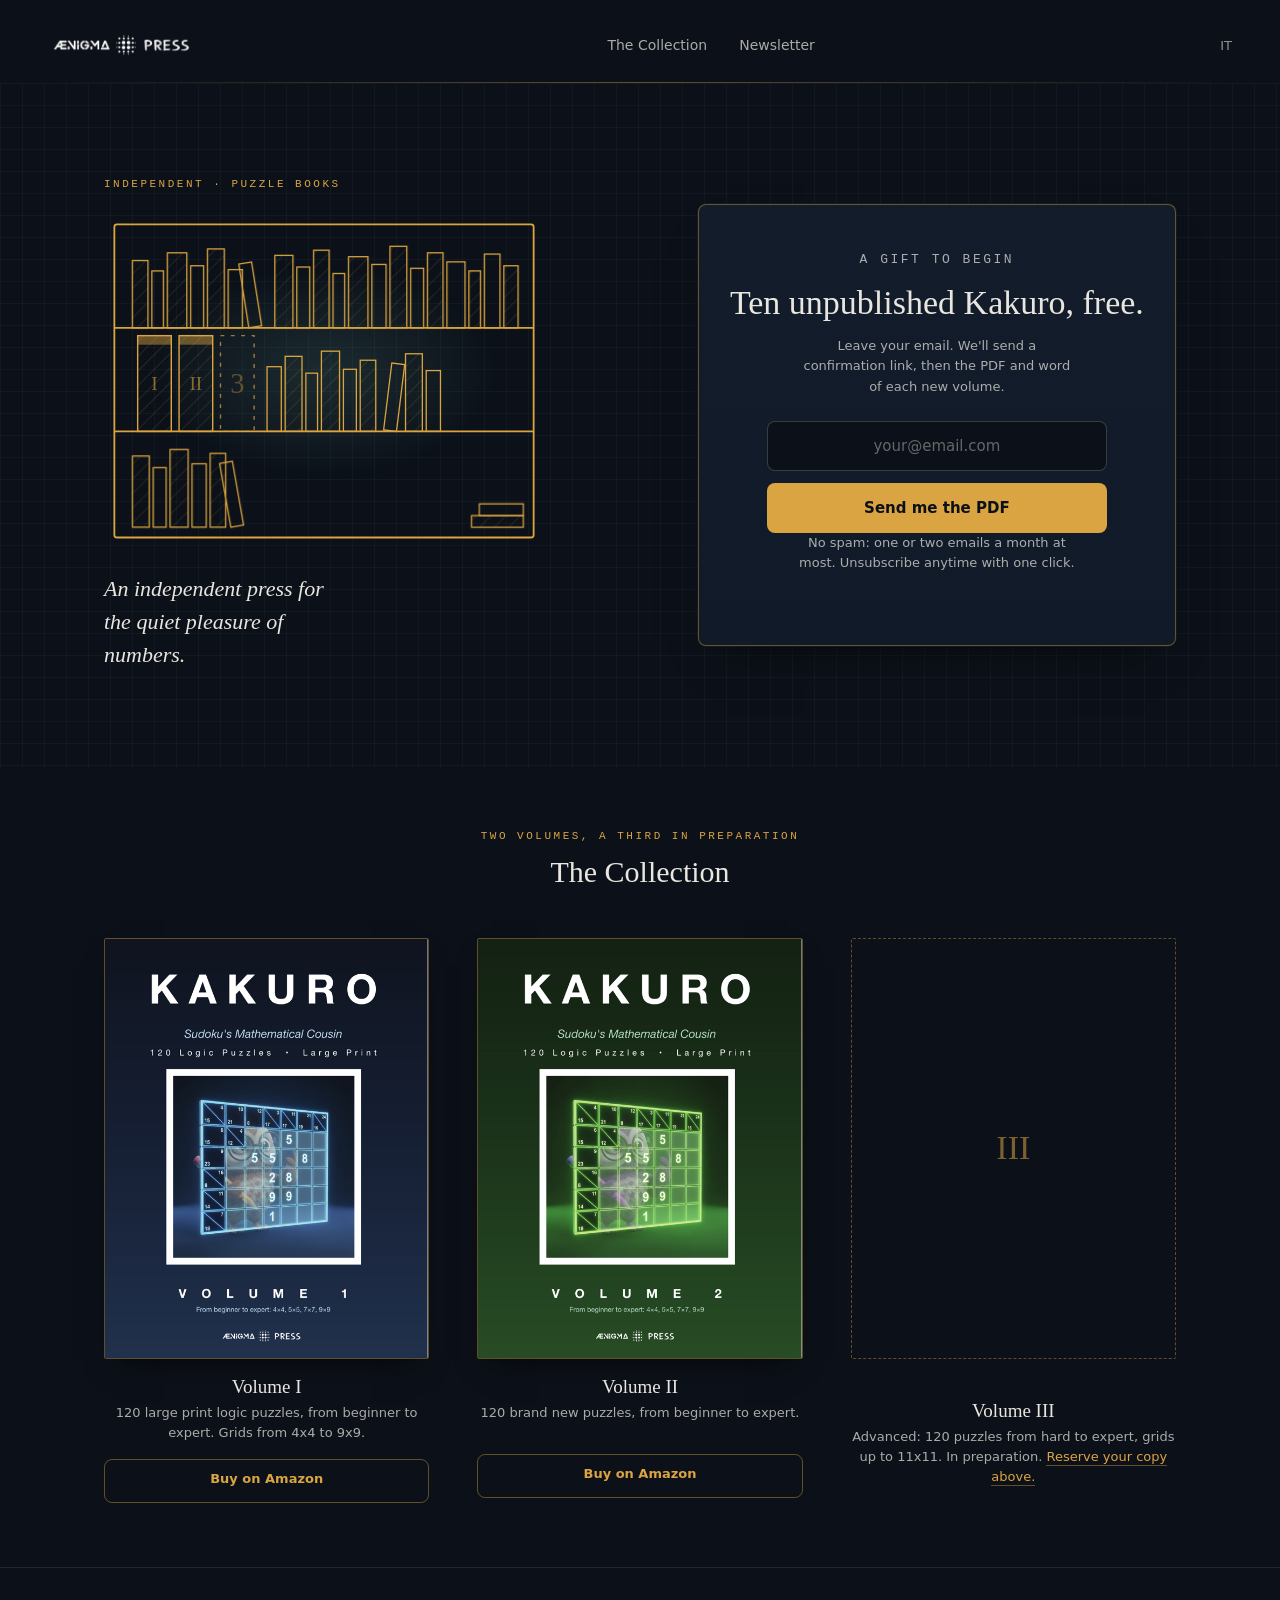
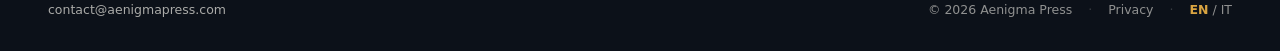
==== index.html @ 3795a462 "design: Galleria layout, self-building wireframe bookcase hero, EN+IT Co-Authored-By: Claude Fable 5" ====
<!DOCTYPE html>
<html lang="en">
<head>
<meta charset="UTF-8">
<meta name="viewport" content="width=device-width, initial-scale=1">
<title>Aenigma Press | Kakuro Logic Puzzle Books</title>
<meta name="description" content="Independent publisher of Kakuro puzzle books. Large print grids, verified single solutions. Get 10 exclusive puzzles free when you join the newsletter.">
<link rel="icon" href="data:image/svg+xml,%3Csvg xmlns='http://www.w3.org/2000/svg' viewBox='0 0 100 100'%3E%3Crect width='100' height='100' rx='18' fill='%230d1420'/%3E%3Ctext x='50' y='68' font-size='58' text-anchor='middle'%3E%F0%9F%A7%A9%3C/text%3E%3C/svg%3E">
<link rel="stylesheet" href="assets/style.css">
</head>
<body>

<header class="site-head" id="top">
  <a class="brand" href="#top"><img src="assets/img/logo.png" alt="Aenigma Press"></a>
  <nav class="nav" aria-label="Primary">
    <a href="#collection">The Collection</a>
    <a href="#subscribe">Newsletter</a>
  </nav>
  <a class="head-lang" href="/it/">IT</a>
</header>
<div class="head-rule"></div>

<main>
<section class="lede">
  <div class="wrap">
    <div class="hero">
      <p class="eyebrow">Independent &middot; Puzzle Books</p>
      <div class="shelf-wrap">
        <svg class="shelf" viewBox="0 0 340 258" width="100%" role="img" aria-label="A wireframe bookcase filling with books, one dashed slot waiting for Volume 3.">
          <defs>
            <pattern id="hatch" width="8" height="8" patternTransform="rotate(45)" patternUnits="userSpaceOnUse">
              <line x1="0" y1="0" x2="0" y2="8" stroke="currentColor" stroke-width="1" opacity=".22"/>
            </pattern>
          </defs>
          <rect class="frame" x="8" y="8" width="324" height="242" rx="2" fill="none" stroke="currentColor" stroke-width="1.4"/>
          <line class="plank p1" x1="8" y1="88" x2="332" y2="88" stroke="currentColor" stroke-width="1.4"/>
          <line class="plank p2" x1="8" y1="168" x2="332" y2="168" stroke="currentColor" stroke-width="1.4"/>
          <g class="row r1" stroke="currentColor" stroke-width="1">
            <rect x="22" y="36" width="12" height="52" fill="url(#hatch)"/>
            <rect x="37" y="44" width="9" height="44" fill="none"/>
            <rect x="49" y="30" width="15" height="58" fill="url(#hatch)"/>
            <rect x="67" y="40" width="10" height="48" fill="none"/>
            <rect x="80" y="27" width="13" height="61" fill="url(#hatch)"/>
            <rect x="96" y="43" width="11" height="45" fill="none"/>
            <rect x="112" y="38" width="10" height="50" fill="none" transform="rotate(-9 112 88)"/>
            <rect x="132" y="32" width="14" height="56" fill="url(#hatch)"/>
            <rect x="149" y="41" width="10" height="47" fill="none"/>
            <rect x="162" y="28" width="12" height="60" fill="url(#hatch)"/>
            <rect x="177" y="46" width="9" height="42" fill="none"/>
            <rect x="189" y="33" width="15" height="55" fill="url(#hatch)"/>
            <rect x="207" y="39" width="11" height="49" fill="none"/>
            <rect x="221" y="25" width="13" height="63" fill="url(#hatch)"/>
            <rect x="237" y="42" width="10" height="46" fill="none"/>
            <rect x="250" y="30" width="12" height="58" fill="url(#hatch)"/>
            <rect x="265" y="37" width="14" height="51" fill="none"/>
            <rect x="282" y="44" width="9" height="44" fill="url(#hatch)"/>
            <rect x="294" y="31" width="12" height="57" fill="none"/>
            <rect x="309" y="40" width="11" height="48" fill="url(#hatch)"/>
          </g>
          <g class="row r2" stroke="currentColor">
            <g stroke-width="1.1">
              <rect x="26" y="94" width="26" height="74" fill="url(#hatch)"/>
              <rect x="26" y="94" width="26" height="7" fill="currentColor" opacity=".45" stroke="none"/>
              <text x="39" y="136" text-anchor="middle" font-size="15" fill="currentColor" opacity=".6" font-family="Georgia,serif" stroke="none">I</text>
              <rect x="58" y="94" width="26" height="74" fill="url(#hatch)"/>
              <rect x="58" y="94" width="26" height="7" fill="currentColor" opacity=".45" stroke="none"/>
              <text x="71" y="136" text-anchor="middle" font-size="15" fill="currentColor" opacity=".6" font-family="Georgia,serif" stroke="none">II</text>
            </g>
            <g stroke-width="1">
              <rect x="126" y="118" width="11" height="50" fill="none"/>
              <rect x="140" y="110" width="13" height="58" fill="url(#hatch)"/>
              <rect x="156" y="123" width="9" height="45" fill="none"/>
              <rect x="168" y="106" width="14" height="62" fill="url(#hatch)"/>
              <rect x="185" y="120" width="10" height="48" fill="none"/>
              <rect x="198" y="113" width="12" height="55" fill="url(#hatch)"/>
              <rect x="216" y="116" width="10" height="52" fill="none" transform="rotate(7 226 168)"/>
              <rect x="233" y="108" width="13" height="60" fill="url(#hatch)"/>
              <rect x="249" y="121" width="11" height="47" fill="none"/>
            </g>
          </g>
          <g class="row r3" stroke="currentColor" stroke-width="1">
            <rect x="22" y="187" width="13" height="55" fill="url(#hatch)"/>
            <rect x="38" y="196" width="10" height="46" fill="none"/>
            <rect x="51" y="182" width="14" height="60" fill="url(#hatch)"/>
            <rect x="68" y="193" width="11" height="49" fill="none"/>
            <rect x="82" y="185" width="12" height="57" fill="url(#hatch)"/>
            <rect x="98" y="192" width="10" height="50" fill="none" transform="rotate(-10 98 242)"/>
            <rect x="284" y="233" width="40" height="9" fill="url(#hatch)"/>
            <rect x="290" y="224" width="34" height="9" fill="none"/>
          </g>
          <g class="slot">
            <rect x="90" y="94" width="26" height="74" fill="none" stroke="currentColor" stroke-width="1.1" stroke-dasharray="3 5" opacity=".7"/>
            <text x="103" y="138" text-anchor="middle" font-size="22" fill="currentColor" opacity=".38" font-family="Georgia,serif">3</text>
          </g>
        </svg>
      </div>
      <p class="tagline">An independent press for the quiet pleasure of numbers.</p>
    </div>

    <div class="card" id="subscribe">
      <p class="eyebrow">A gift to begin</p>
      <h2>Ten unpublished Kakuro, free.</h2>
      <p>Leave your email. We'll send a confirmation link, then the PDF and word of each new volume.</p>
      <form class="form" action="https://assets.mailerlite.com/jsonp/2497131/forms/192421754859160744/subscribe" method="post" target="_blank">
        <input class="field" type="email" name="fields[email]" required placeholder="your@email.com" aria-label="email" autocomplete="email">
        <input type="hidden" name="ml-submit" value="1">
        <input type="hidden" name="anticsrf" value="true">
        <button class="btn-primary" type="submit">Send me the PDF</button>
      </form>
      <p class="fine">No spam: one or two emails a month at most. Unsubscribe anytime with one click.</p>
    </div>
  </div>
</section>

<section class="catalogue" id="collection">
  <div class="wrap">
    <div class="cat-head">
      <p class="eyebrow">Two volumes, a third in preparation</p>
      <h2>The Collection</h2>
    </div>
    <div class="cat-grid">
      <article class="book">
        <img class="cover" src="assets/img/kakuro-vol1.png" alt="Kakuro Volume 1 cover">
        <h3>Volume I</h3>
        <p class="desc">120 large print logic puzzles, from beginner to expert. Grids from 4x4 to 9x9.</p>
        <a class="btn-ghost" href="https://www.amazon.com/dp/B0H7ZVGM59">Buy on Amazon</a>
      </article>
      <article class="book">
        <img class="cover" src="assets/img/kakuro-vol2.png" alt="Kakuro Volume 2 cover">
        <h3>Volume II</h3>
        <p class="desc">120 brand new puzzles, from beginner to expert.</p>
        <a class="btn-ghost" href="https://www.amazon.com/dp/B0H7T36LHT">Buy on Amazon</a>
      </article>
      <article class="book book--soon">
        <div class="cover--empty"><b>III</b></div>
        <div class="soon-body">
          <h3>Volume III</h3>
          <p class="soon-line">Advanced: 120 puzzles from hard to expert, grids up to 11x11. In preparation. <a href="#subscribe">Reserve your copy above.</a></p>
        </div>
      </article>
    </div>
  </div>
</section>
</main>

<footer class="site-foot">
  <a class="foot-mail" href="mailto:contact@aenigmapress.com">contact@aenigmapress.com</a>
  <div class="foot-links">
    <span>&copy; 2026 Aenigma Press</span>
    <span class="sep">&middot;</span>
    <a href="/privacy.html">Privacy</a>
    <span class="sep">&middot;</span>
    <span class="lang"><a href="/" aria-current="true">EN</a> / <a href="/it/">IT</a></span>
  </div>
</footer>

</body>
</html>
---- assets/style.css ----
/* ============================================================
   AENIGMA PRESS - design "Galleria" (lug 2026)
   ============================================================ */
:root{
  /* color */
  --bg:#0c1119;            /* night-blue ground        */
  --panel:#131c2b;         /* raised panel             */
  --panel-2:#111a28;       /* panel gradient partner   */
  --ink:#e8e6df;           /* warm ivory, primary text */
  --ink-soft:rgba(232,230,223,.72);
  --ink-mute:rgba(232,230,223,.60);
  --gold:#d9a441;          /* the single lead accent   */
  --gold-hi:#e6b658;       /* gold, hover              */
  --gold-line:rgba(217,164,65,.42);
  --gold-line-soft:rgba(217,164,65,.28);
  --glow:#7fd1c0;          /* teal, glow / texture ONLY, never text */
  --hair:rgba(232,230,223,.10);

  /* spacing scale */
  --s1:4px; --s2:8px; --s3:12px; --s4:16px; --s5:24px;
  --s6:32px; --s7:48px; --s8:64px; --s9:96px;

  /* type */
  --serif:Georgia,"Times New Roman",serif;
  --sans:system-ui,-apple-system,"Segoe UI",Roboto,sans-serif;
  --mono:ui-monospace,Menlo,"SF Mono",Consolas,monospace;
  --t-label:11px;   /* mono, letterspaced eyebrow */
  --t-micro:12.5px; /* footer / fine print        */
  --t-small:13px;   /* supporting body            */
  --t-body:15px;    /* body / inputs              */
  --t-h3:19px;      /* book title                 */
  --t-h2:24px;      /* section head (mobile)      */
  --t-h1:30px;      /* hero card head (mobile)    */
  --t-tag:17px;     /* italic serif tagline       */

  --maxw:1120px;
  --radius:8px;
}

*{box-sizing:border-box}
html{scroll-behavior:smooth}
body{
  margin:0;background:var(--bg);color:var(--ink);
  font-family:var(--sans);font-size:var(--t-body);line-height:1.55;
  -webkit-font-smoothing:antialiased;text-rendering:optimizeLegibility;
}
img{display:block;max-width:100%}
a{color:var(--gold);text-decoration:none}
a:hover{color:var(--gold-hi)}
:focus-visible{outline:2px solid var(--gold);outline-offset:3px;border-radius:2px}

.wrap{max-width:var(--maxw);margin:0 auto;padding:0 var(--s5)}

/* ---------- header ---------- */
.site-head{display:flex;align-items:center;justify-content:space-between;
  padding:var(--s5) var(--s5) var(--s4)}
.brand img{height:22px;width:auto}
.nav{display:none}
.head-lang{font:400 13px var(--sans);color:var(--ink-mute)}
.head-lang:hover{color:var(--ink)}
.head-rule{height:1px;margin:0 auto;
  background:linear-gradient(90deg,transparent,var(--gold-line),transparent)}

/* ---------- lede (hero + newsletter) ---------- */
.lede{
  position:relative;padding:var(--s6) 0 var(--s7);
  background:
    linear-gradient(rgba(127,209,192,.045) 1px,transparent 1px) 0 0/22px 22px,
    linear-gradient(90deg,rgba(127,209,192,.045) 1px,transparent 1px) 0 0/22px 22px;
}
.eyebrow{margin:0;font:400 var(--t-label)/1 var(--mono);
  letter-spacing:2.5px;color:var(--gold);text-transform:uppercase}

.hero{text-align:center}
.hero .eyebrow{margin-bottom:var(--s5)}
.shelf-wrap{position:relative;max-width:280px;margin:0 auto}
.shelf-wrap::after{content:"";position:absolute;inset:14% 8% 20% 8%;z-index:-1;
  background:radial-gradient(ellipse at center,rgba(127,209,192,.14),transparent 68%);
  filter:blur(6px)}
.tagline{margin:var(--s5) auto 0;max-width:22ch;
  font:italic 400 var(--t-tag)/1.5 var(--serif);color:var(--ink)}

/* newsletter card, primary CTA */
.card{margin-top:var(--s7);
  border:1px solid var(--gold-line);border-radius:var(--radius);
  padding:var(--s7) var(--s5);text-align:center;
  background:linear-gradient(var(--panel),var(--panel-2));
  box-shadow:0 0 0 1px rgba(127,209,192,.05),0 24px 50px -30px rgba(0,0,0,.8)}
.card .eyebrow{margin-bottom:var(--s4)}
.card h2{margin:0 0 var(--s3);font:400 var(--t-h1)/1.25 var(--serif);color:var(--ink)}
.card p{margin:0 auto var(--s5);max-width:34ch;
  font-size:var(--t-small);color:var(--ink-soft)}
.form{display:flex;flex-direction:column;gap:var(--s3);max-width:340px;margin:0 auto}
.field{width:100%;background:var(--bg);border:1px solid rgba(232,230,223,.20);
  color:var(--ink);font:400 var(--t-body) var(--sans);
  padding:14px;border-radius:var(--radius);min-height:50px;text-align:center}
.field::placeholder{color:rgba(232,230,223,.4)}
.field:focus{border-color:var(--gold);
  box-shadow:0 0 0 2px rgba(217,164,65,.55);outline:none}
.btn-primary{width:100%;background:var(--gold);color:var(--bg);border:none;
  font:600 var(--t-body) var(--sans);padding:14px;border-radius:var(--radius);
  min-height:50px;cursor:pointer;transition:background .18s,box-shadow .18s}
.btn-primary:hover{background:var(--gold-hi);
  box-shadow:0 0 22px rgba(127,209,192,.32)}
.fine{margin:var(--s4) auto 0;max-width:36ch;
  font-size:var(--t-micro);color:var(--ink-mute)}

/* ---------- catalogue ---------- */
.catalogue{padding:var(--s8) 0}
.cat-head{text-align:center;margin-bottom:var(--s7)}
.cat-head h2{margin:var(--s3) 0 0;font:400 var(--t-h2)/1.2 var(--serif)}
.cat-grid{display:grid;grid-template-columns:1fr 1fr;
  gap:var(--s6) var(--s5);align-items:start}

.book{display:flex;flex-direction:column;text-align:center}
.cover{width:100%;height:auto;aspect-ratio:8.5/11;object-fit:cover;
  border:1px solid var(--gold-line);border-radius:2px;
  box-shadow:0 14px 30px -14px rgba(0,0,0,.75)}
.book h3{margin:var(--s4) 0 var(--s1);font:400 var(--t-h3)/1.25 var(--serif);color:var(--ink)}
.book .desc{margin:0 0 var(--s4);font-size:var(--t-small);color:var(--ink-soft);
  min-height:2.7em}
.btn-ghost{display:block;text-align:center;border:1px solid var(--gold-line);
  color:var(--gold);background:transparent;font:600 var(--t-small) var(--sans);
  padding:11px;border-radius:var(--radius);min-height:44px;
  transition:background .18s,border-color .18s}
.btn-ghost:hover{background:rgba(217,164,65,.12);border-color:var(--gold);color:var(--gold-hi)}

/* Volume III, empty slot (full-width row on mobile) */
.book--soon{grid-column:1 / -1;flex-direction:row;align-items:center;
  gap:var(--s5);text-align:left;
  border-top:1px solid var(--hair);padding-top:var(--s6);margin-top:var(--s2)}
.cover--empty{width:88px;flex:none;aspect-ratio:8.5/11;
  border:1px dashed var(--gold-line);border-radius:2px;background:none;box-shadow:none;
  display:flex;align-items:center;justify-content:center}
.cover--empty b{font:400 22px/1 var(--serif);color:rgba(217,164,65,.55)}
.book--soon .soon-body{flex:1}
.book--soon h3{margin:0 0 var(--s1)}
.soon-line{margin:0;font-size:var(--t-small);color:var(--ink-soft)}
.soon-line a{color:var(--gold);border-bottom:1px solid var(--gold-line);padding-bottom:1px}
.soon-line a:hover{border-color:var(--gold-hi)}

/* ---------- footer ---------- */
.site-foot{border-top:1px solid var(--hair);padding:var(--s6) var(--s5) var(--s7);
  display:flex;flex-direction:column;gap:var(--s3);align-items:center;text-align:center}
.foot-mail{font-size:var(--t-micro);color:var(--ink-soft)}
.foot-links{display:flex;gap:var(--s4);align-items:center;
  font-size:var(--t-micro);color:var(--ink-mute)}
.foot-links a{color:var(--ink-mute)}
.foot-links a:hover{color:var(--ink)}
.foot-links .sep{opacity:.35}
.lang a{color:var(--ink-mute)}
.lang a[aria-current="true"]{color:var(--gold);font-weight:600}

/* ---------- simple pages (privacy, 404) ---------- */
.simple-page{max-width:620px;padding:var(--s8) var(--s5)}
.simple-page h1{font:400 var(--t-h2)/1.25 var(--serif);color:var(--ink);
  margin:0 0 var(--s5)}
.simple-page p{color:var(--ink-soft);font-size:var(--t-body)}
.back{display:inline-block;margin-top:var(--s5);border:1px solid var(--gold-line);
  color:var(--gold);padding:10px 18px;border-radius:var(--radius);
  font:600 var(--t-small) var(--sans)}
.back:hover{background:rgba(217,164,65,.12);border-color:var(--gold)}

/* ============================================================
   DESKTOP  (>= 880px)
   ============================================================ */
@media (min-width:880px){
  :root{--t-h1:34px;--t-h2:30px;--t-tag:22px}
  .site-head{padding:var(--s6) var(--s7) var(--s5)}
  .brand img{height:26px}
  .nav{display:flex;gap:var(--s6);font:400 14px var(--sans);align-items:center}
  .nav a{color:var(--ink-soft)}
  .nav a:hover{color:var(--ink)}
  .head-rule{margin:0 var(--s7)}

  .lede{padding:var(--s9) 0}
  .lede .wrap{display:grid;grid-template-columns:1.02fr .98fr;
    gap:var(--s9);align-items:center}
  .hero{text-align:left}
  .shelf-wrap{max-width:440px;margin:0}
  .tagline{margin-left:0;max-width:20ch;font-size:var(--t-tag)}
  .card{margin-top:0}

  .cat-grid{grid-template-columns:repeat(3,1fr);gap:var(--s7)}
  .book--soon{grid-column:auto;flex-direction:column;align-items:stretch;
    text-align:center;border-top:none;padding-top:0;margin-top:0;justify-content:flex-start}
  .book--soon .cover--empty{width:100%}
  .cover--empty b{font-size:34px}
  .book--soon .soon-body{flex:none}
  .book--soon h3{margin-top:var(--s4)}

  .site-foot{flex-direction:row;justify-content:space-between;
    padding:var(--s6) var(--s7)}
}

/* ============================================================
   SELF-BUILDING BOOKCASE, draws once at load (~2s), then static
   ============================================================ */
@keyframes draw{to{stroke-dashoffset:0}}
@keyframes rise{from{opacity:0;transform:translateY(9px)}to{opacity:1;transform:none}}
.shelf{display:block;color:var(--gold);overflow:visible}
.shelf .frame{stroke-dasharray:1140;stroke-dashoffset:1140;
  animation:draw .85s ease-out 0s forwards}
.shelf .plank{stroke-dasharray:324;stroke-dashoffset:324;
  animation:draw .5s ease-out forwards}
.shelf .p1{animation-delay:.55s}
.shelf .p2{animation-delay:.7s}
.shelf .r1{opacity:0;animation:rise .5s ease-out 1.0s forwards}
.shelf .r2{opacity:0;animation:rise .5s ease-out 1.25s forwards}
.shelf .r3{opacity:0;animation:rise .5s ease-out 1.5s forwards}
.shelf .slot{opacity:0;animation:rise .6s ease-out 1.8s forwards}
@media (prefers-reduced-motion:reduce){
  .shelf *{animation:none!important}
  .shelf .frame,.shelf .plank{stroke-dashoffset:0!important}
  .shelf .row,.shelf .slot{opacity:1!important;transform:none!important}
}
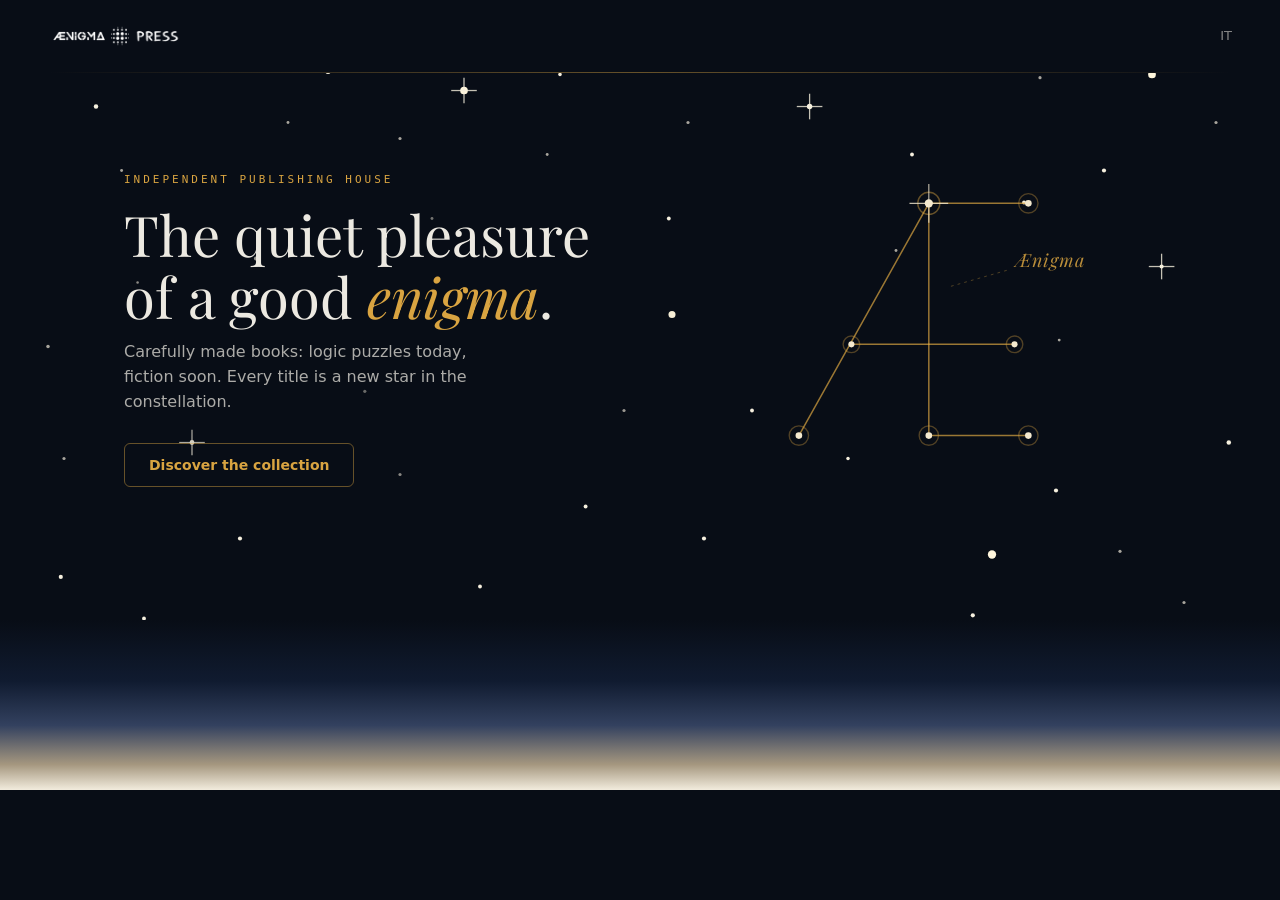
==== commit 5865003f: "feat(en): night hero with starfield, pulsars and AEnigma constellation Co-Authored-By: Claude Fable " ====
--- a/index.html
+++ b/index.html
@@ -3,156 +3,99 @@
 <head>
 <meta charset="UTF-8">
 <meta name="viewport" content="width=device-width, initial-scale=1">
-<title>Aenigma Press | Kakuro Logic Puzzle Books</title>
-<meta name="description" content="Independent publisher of Kakuro puzzle books. Large print grids, verified single solutions. Get 10 exclusive puzzles free when you join the newsletter.">
-<link rel="icon" href="data:image/svg+xml,%3Csvg xmlns='http://www.w3.org/2000/svg' viewBox='0 0 100 100'%3E%3Crect width='100' height='100' rx='18' fill='%230d1420'/%3E%3Ctext x='50' y='68' font-size='58' text-anchor='middle'%3E%F0%9F%A7%A9%3C/text%3E%3C/svg%3E">
+<title>Aenigma Press | Independent Publishing House</title>
+<meta name="description" content="Aenigma Press, independent publishing house. Carefully made books: logic puzzles today, fiction soon. Join the newsletter for ten free Kakuro puzzles.">
+<link rel="icon" href="data:image/svg+xml,%3Csvg xmlns='http://www.w3.org/2000/svg' viewBox='0 0 100 100'%3E%3Crect width='100' height='100' rx='18' fill='%23080d16'/%3E%3Ctext x='50' y='72' font-family='Georgia,serif' font-size='62' fill='%23d9a441' text-anchor='middle'%3E%C3%86%3C/text%3E%3C/svg%3E">
 <link rel="stylesheet" href="assets/style.css">
 </head>
 <body>
 
-<header class="site-head" id="top">
-  <a class="brand" href="#top"><img src="assets/img/logo.png" alt="Aenigma Press"></a>
-  <nav class="nav" aria-label="Primary">
-    <a href="#collection">The Collection</a>
-    <a href="#subscribe">Newsletter</a>
-  </nav>
-  <a class="head-lang" href="/it/">IT</a>
+<header class="site-head">
+  <img src="assets/img/logo.png" alt="Aenigma Press">
+  <a class="head-lang" href="/it/" aria-label="Italiano">IT</a>
 </header>
 <div class="head-rule"></div>
 
-<main>
-<section class="lede">
-  <div class="wrap">
-    <div class="hero">
-      <p class="eyebrow">Independent &middot; Puzzle Books</p>
-      <div class="shelf-wrap">
-        <svg class="shelf" viewBox="0 0 340 258" width="100%" role="img" aria-label="A wireframe bookcase filling with books, one dashed slot waiting for Volume 3.">
-          <defs>
-            <pattern id="hatch" width="8" height="8" patternTransform="rotate(45)" patternUnits="userSpaceOnUse">
-              <line x1="0" y1="0" x2="0" y2="8" stroke="currentColor" stroke-width="1" opacity=".22"/>
-            </pattern>
-          </defs>
-          <rect class="frame" x="8" y="8" width="324" height="242" rx="2" fill="none" stroke="currentColor" stroke-width="1.4"/>
-          <line class="plank p1" x1="8" y1="88" x2="332" y2="88" stroke="currentColor" stroke-width="1.4"/>
-          <line class="plank p2" x1="8" y1="168" x2="332" y2="168" stroke="currentColor" stroke-width="1.4"/>
-          <g class="row r1" stroke="currentColor" stroke-width="1">
-            <rect x="22" y="36" width="12" height="52" fill="url(#hatch)"/>
-            <rect x="37" y="44" width="9" height="44" fill="none"/>
-            <rect x="49" y="30" width="15" height="58" fill="url(#hatch)"/>
-            <rect x="67" y="40" width="10" height="48" fill="none"/>
-            <rect x="80" y="27" width="13" height="61" fill="url(#hatch)"/>
-            <rect x="96" y="43" width="11" height="45" fill="none"/>
-            <rect x="112" y="38" width="10" height="50" fill="none" transform="rotate(-9 112 88)"/>
-            <rect x="132" y="32" width="14" height="56" fill="url(#hatch)"/>
-            <rect x="149" y="41" width="10" height="47" fill="none"/>
-            <rect x="162" y="28" width="12" height="60" fill="url(#hatch)"/>
-            <rect x="177" y="46" width="9" height="42" fill="none"/>
-            <rect x="189" y="33" width="15" height="55" fill="url(#hatch)"/>
-            <rect x="207" y="39" width="11" height="49" fill="none"/>
-            <rect x="221" y="25" width="13" height="63" fill="url(#hatch)"/>
-            <rect x="237" y="42" width="10" height="46" fill="none"/>
-            <rect x="250" y="30" width="12" height="58" fill="url(#hatch)"/>
-            <rect x="265" y="37" width="14" height="51" fill="none"/>
-            <rect x="282" y="44" width="9" height="44" fill="url(#hatch)"/>
-            <rect x="294" y="31" width="12" height="57" fill="none"/>
-            <rect x="309" y="40" width="11" height="48" fill="url(#hatch)"/>
-          </g>
-          <g class="row r2" stroke="currentColor">
-            <g stroke-width="1.1">
-              <rect x="26" y="94" width="26" height="74" fill="url(#hatch)"/>
-              <rect x="26" y="94" width="26" height="7" fill="currentColor" opacity=".45" stroke="none"/>
-              <text x="39" y="136" text-anchor="middle" font-size="15" fill="currentColor" opacity=".6" font-family="Georgia,serif" stroke="none">I</text>
-              <rect x="58" y="94" width="26" height="74" fill="url(#hatch)"/>
-              <rect x="58" y="94" width="26" height="7" fill="currentColor" opacity=".45" stroke="none"/>
-              <text x="71" y="136" text-anchor="middle" font-size="15" fill="currentColor" opacity=".6" font-family="Georgia,serif" stroke="none">II</text>
-            </g>
-            <g stroke-width="1">
-              <rect x="126" y="118" width="11" height="50" fill="none"/>
-              <rect x="140" y="110" width="13" height="58" fill="url(#hatch)"/>
-              <rect x="156" y="123" width="9" height="45" fill="none"/>
-              <rect x="168" y="106" width="14" height="62" fill="url(#hatch)"/>
-              <rect x="185" y="120" width="10" height="48" fill="none"/>
-              <rect x="198" y="113" width="12" height="55" fill="url(#hatch)"/>
-              <rect x="216" y="116" width="10" height="52" fill="none" transform="rotate(7 226 168)"/>
-              <rect x="233" y="108" width="13" height="60" fill="url(#hatch)"/>
-              <rect x="249" y="121" width="11" height="47" fill="none"/>
-            </g>
-          </g>
-          <g class="row r3" stroke="currentColor" stroke-width="1">
-            <rect x="22" y="187" width="13" height="55" fill="url(#hatch)"/>
-            <rect x="38" y="196" width="10" height="46" fill="none"/>
-            <rect x="51" y="182" width="14" height="60" fill="url(#hatch)"/>
-            <rect x="68" y="193" width="11" height="49" fill="none"/>
-            <rect x="82" y="185" width="12" height="57" fill="url(#hatch)"/>
-            <rect x="98" y="192" width="10" height="50" fill="none" transform="rotate(-10 98 242)"/>
-            <rect x="284" y="233" width="40" height="9" fill="url(#hatch)"/>
-            <rect x="290" y="224" width="34" height="9" fill="none"/>
-          </g>
-          <g class="slot">
-            <rect x="90" y="94" width="26" height="74" fill="none" stroke="currentColor" stroke-width="1.1" stroke-dasharray="3 5" opacity=".7"/>
-            <text x="103" y="138" text-anchor="middle" font-size="22" fill="currentColor" opacity=".38" font-family="Georgia,serif">3</text>
-          </g>
-        </svg>
-      </div>
-      <p class="tagline">An independent press for the quiet pleasure of numbers.</p>
+<!-- 1. the night: the constellation is the hero -->
+<section class="heaven">
+  <svg class="starfield" viewBox="0 0 800 520" preserveAspectRatio="xMidYMid slice" aria-hidden="true">
+    <circle class="st f1" cx="42" cy="64" r="1.4"/><circle class="st f3 dim" cx="118" cy="36" r="1"/>
+    <circle class="st f2" cx="205" cy="88" r="1.7"/><circle class="st f4 dim" cx="76" cy="150" r=".9"/>
+    <circle class="st f5" cx="160" cy="205" r="1.3"/><circle class="st f2 dim slow" cx="30" cy="260" r="1.1"/>
+    <circle class="st f1 slow" cx="120" cy="320" r="1.5"/><circle class="st f3" cx="228" cy="288" r="1"/>
+    <circle class="st f4" cx="298" cy="42" r="1.3"/><circle class="st f5 dim" cx="342" cy="140" r=".9"/>
+    <circle class="st f1" cx="388" cy="70" r="1.5"/><circle class="st f2 dim slow" cx="332" cy="228" r="1"/>
+    <circle class="st f3" cx="418" cy="180" r="1.2"/><circle class="st f6 dim" cx="460" cy="36" r="1"/>
+    <circle class="st f5 slow" cx="506" cy="110" r="1.7"/><circle class="st f1 dim" cx="548" cy="60" r=".9"/>
+    <circle class="st f2" cx="600" cy="30" r="1.3"/><circle class="st f3 dim slow" cx="650" cy="92" r="1"/>
+    <circle class="st f4" cx="706" cy="52" r="1.5"/><circle class="st f6 dim" cx="760" cy="120" r="1"/>
+    <circle class="st f1" cx="726" cy="210" r="1.3"/><circle class="st f2 dim" cx="662" cy="256" r=".9"/>
+    <circle class="st f3 slow" cx="768" cy="320" r="1.4"/><circle class="st f4 dim" cx="700" cy="388" r="1"/>
+    <circle class="st f5" cx="608" cy="428" r="1.3"/><circle class="st f6 dim slow" cx="512" cy="470" r="1"/>
+    <circle class="st f2" cx="410" cy="440" r="1.4"/><circle class="st f3 dim" cx="318" cy="478" r=".9"/>
+    <circle class="st f4 slow" cx="212" cy="450" r="1.3"/><circle class="st f5 dim" cx="98" cy="474" r="1"/>
+    <circle class="st f1" cx="38" cy="404" r="1.3"/><circle class="st f6 dim" cx="270" cy="180" r=".9"/>
+    <circle class="st f3" cx="470" cy="300" r="1.2"/><circle class="st f4 dim slow" cx="560" cy="200" r=".9"/>
+    <circle class="st f5" cx="640" cy="170" r="1.2"/><circle class="st f1 dim" cx="180" cy="120" r=".9"/>
+    <circle class="st f2 slow" cx="366" cy="360" r="1.2"/><circle class="st f6 dim" cx="86" cy="220" r=".8"/>
+    <circle class="st f4" cx="734" cy="452" r="1.2"/><circle class="st f5 dim" cx="450" cy="500" r=".9"/>
+    <circle class="st f2" cx="150" cy="30" r="1.2"/><circle class="st f5 dim" cx="250" cy="130" r="1"/>
+    <circle class="st f3" cx="60" cy="110" r="1.4"/><circle class="st f6" cx="350" cy="90" r="1.1"/>
+    <circle class="st f1 dim" cx="430" cy="120" r="1"/><circle class="st f4 slow" cx="480" cy="60" r="1.3"/>
+    <circle class="st f2" cx="570" cy="140" r="1.2"/><circle class="st f6 dim" cx="630" cy="40" r="1"/>
+    <circle class="st f5" cx="690" cy="150" r="1.3"/><circle class="st f1" cx="770" cy="70" r="1.2"/>
+    <circle class="st f3 dim slow" cx="40" cy="330" r="1"/><circle class="st f6" cx="150" cy="380" r="1.3"/>
+    <circle class="st f2 dim" cx="250" cy="340" r="1"/><circle class="st f4" cx="300" cy="410" r="1.2"/>
+    <circle class="st f5 dim slow" cx="390" cy="300" r="1"/><circle class="st f1" cx="440" cy="380" r="1.3"/>
+    <circle class="st f3" cx="530" cy="330" r="1.1"/><circle class="st f6 dim" cx="590" cy="470" r="1"/>
+    <circle class="st f2 slow" cx="660" cy="350" r="1.3"/><circle class="st f4 dim" cx="740" cy="420" r="1"/>
+    <circle class="st f5" cx="90" cy="430" r="1.2"/><circle class="st f1 dim" cx="200" cy="500" r="1"/>
+    <circle class="st f6" cx="360" cy="490" r="1.2"/><circle class="st f3 dim slow" cx="550" cy="510" r="1"/>
+    <circle class="st f4" cx="680" cy="490" r="1.2"/><circle class="st f2 dim" cx="780" cy="500" r="1"/>
+    <circle class="pulse" cx="290" cy="100" r="2.4"/>
+    <circle class="pulse b2" cx="56" cy="468" r="2.8"/>
+    <circle class="pulse b3" cx="720" cy="90" r="2.4"/>
+    <circle class="pulse b2" cx="620" cy="390" r="2.6"/>
+    <circle class="pulse b3" cx="420" cy="240" r="2.2"/>
+    <g class="gl f2"><line x1="506" y1="102" x2="506" y2="118"/><line x1="498" y1="110" x2="514" y2="110"/></g>
+    <g class="gl f4"><line x1="120" y1="312" x2="120" y2="328"/><line x1="112" y1="320" x2="128" y2="320"/></g>
+    <g class="gl f5"><line x1="726" y1="202" x2="726" y2="218"/><line x1="718" y1="210" x2="734" y2="210"/></g>
+    <g class="gl f1"><line x1="290" y1="92" x2="290" y2="108"/><line x1="282" y1="100" x2="298" y2="100"/></g>
+    <g class="gl f3"><line x1="56" y1="458" x2="56" y2="478"/><line x1="46" y1="468" x2="66" y2="468"/></g>
+  </svg>
+
+  <div class="inner">
+  <section class="hero">
+    <svg class="sky" viewBox="0 0 340 280" role="img" aria-label="The AEnigma constellation: gold lines joining stars into the AE monogram.">
+      <line class="seg g1" x1="86" y1="216" x2="180" y2="48"  stroke-dasharray="193" stroke-dashoffset="193"/>
+      <line class="seg g2" x1="180" y1="48" x2="180" y2="216" stroke-dasharray="168" stroke-dashoffset="168"/>
+      <line class="seg g3" x1="124" y1="150" x2="180" y2="150" stroke-dasharray="56" stroke-dashoffset="56"/>
+      <line class="seg g4" x1="180" y1="48" x2="252" y2="48"  stroke-dasharray="72" stroke-dashoffset="72"/>
+      <line class="seg g5" x1="180" y1="150" x2="242" y2="150" stroke-dasharray="62" stroke-dashoffset="62"/>
+      <line class="seg g6" x1="180" y1="216" x2="252" y2="216" stroke-dasharray="72" stroke-dashoffset="72"/>
+      <circle class="vh p1" cx="86"  cy="216" r="7" stroke="rgba(217,164,65,.35)"/><circle class="vx p1" cx="86"  cy="216" r="2.4"/>
+      <circle class="vh p2" cx="180" cy="48"  r="8" stroke="rgba(217,164,65,.45)"/><circle class="vx p2" cx="180" cy="48"  r="3"/>
+      <circle class="vh p3" cx="124" cy="150" r="6" stroke="rgba(217,164,65,.35)"/><circle class="vx p3" cx="124" cy="150" r="2.2"/>
+      <circle class="vh p4" cx="252" cy="48"  r="7" stroke="rgba(217,164,65,.35)"/><circle class="vx p4" cx="252" cy="48"  r="2.4"/>
+      <circle class="vh p5" cx="242" cy="150" r="6" stroke="rgba(217,164,65,.35)"/><circle class="vx p5" cx="242" cy="150" r="2.2"/>
+      <circle class="vh p6" cx="252" cy="216" r="7" stroke="rgba(217,164,65,.35)"/><circle class="vx p6" cx="252" cy="216" r="2.4"/>
+      <circle class="vh p7" cx="180" cy="216" r="7" stroke="rgba(217,164,65,.35)"/><circle class="vx p7" cx="180" cy="216" r="2.4"/>
+      <g class="glint2"><line x1="180" y1="34" x2="180" y2="62"/><line x1="166" y1="48" x2="194" y2="48"/></g>
+      <line class="tagrule" x1="196" y1="108" x2="238" y2="96"/>
+      <text class="tag" x="242" y="94">&#198;nigma</text>
+    </svg>
+
+    <div class="copy">
+      <p class="eyebrow">Independent Publishing House</p>
+      <h1>The quiet pleasure<br>of a good <em>enigma</em>.</h1>
+      <p class="sub">Carefully made books: logic puzzles today, fiction soon. Every title is a new star in the constellation.</p>
+      <a class="more" href="#collection">Discover the collection</a>
     </div>
-
-    <div class="card" id="subscribe">
-      <p class="eyebrow">A gift to begin</p>
-      <h2>Ten unpublished Kakuro, free.</h2>
-      <p>Leave your email. We'll send a confirmation link, then the PDF and word of each new volume.</p>
-      <form class="form" action="https://assets.mailerlite.com/jsonp/2497131/forms/192421754859160744/subscribe" method="post" target="_blank">
-        <input class="field" type="email" name="fields[email]" required placeholder="your@email.com" aria-label="email" autocomplete="email">
-        <input type="hidden" name="ml-submit" value="1">
-        <input type="hidden" name="anticsrf" value="true">
-        <button class="btn-primary" type="submit">Send me the PDF</button>
-      </form>
-      <p class="fine">No spam: one or two emails a month at most. Unsubscribe anytime with one click.</p>
-    </div>
+  </section>
   </div>
 </section>
 
-<section class="catalogue" id="collection">
-  <div class="wrap">
-    <div class="cat-head">
-      <p class="eyebrow">Two volumes, a third in preparation</p>
-      <h2>The Collection</h2>
-    </div>
-    <div class="cat-grid">
-      <article class="book">
-        <img class="cover" src="assets/img/kakuro-vol1.png" alt="Kakuro Volume 1 cover">
-        <h3>Volume I</h3>
-        <p class="desc">120 large print logic puzzles, from beginner to expert. Grids from 4x4 to 9x9.</p>
-        <a class="btn-ghost" href="https://www.amazon.com/dp/B0H7ZVGM59">Buy on Amazon</a>
-      </article>
-      <article class="book">
-        <img class="cover" src="assets/img/kakuro-vol2.png" alt="Kakuro Volume 2 cover">
-        <h3>Volume II</h3>
-        <p class="desc">120 brand new puzzles, from beginner to expert.</p>
-        <a class="btn-ghost" href="https://www.amazon.com/dp/B0H7T36LHT">Buy on Amazon</a>
-      </article>
-      <article class="book book--soon">
-        <div class="cover--empty"><b>III</b></div>
-        <div class="soon-body">
-          <h3>Volume III</h3>
-          <p class="soon-line">Advanced: 120 puzzles from hard to expert, grids up to 11x11. In preparation. <a href="#subscribe">Reserve your copy above.</a></p>
-        </div>
-      </article>
-    </div>
-  </div>
-</section>
-</main>
-
-<footer class="site-foot">
-  <a class="foot-mail" href="mailto:contact@aenigmapress.com">contact@aenigmapress.com</a>
-  <div class="foot-links">
-    <span>&copy; 2026 Aenigma Press</span>
-    <span class="sep">&middot;</span>
-    <a href="/privacy.html">Privacy</a>
-    <span class="sep">&middot;</span>
-    <span class="lang"><a href="/" aria-current="true">EN</a> / <a href="/it/">IT</a></span>
-  </div>
-</footer>
-
+<div class="dawn" role="presentation"></div>
+<main hidden></main>
 </body>
 </html>
--- a/assets/style.css
+++ b/assets/style.css
@@ -1,216 +1,121 @@
 /* ============================================================
-   AENIGMA PRESS - design "Galleria" (lug 2026)
+   AENIGMA PRESS - design "Dalla Notte al Giorno" (lug 2026)
+   Tre atti: notte (hero) / alba (transizione) / giorno (carta).
+   Token: usare questi, non inventare valori.
    ============================================================ */
+@font-face{font-family:"Playfair Display";
+  src:url("fonts/playfair-display-400.woff2") format("woff2");
+  font-weight:400;font-style:normal;font-display:swap}
+@font-face{font-family:"Playfair Display";
+  src:url("fonts/playfair-display-italic-400.woff2") format("woff2");
+  font-weight:400;font-style:italic;font-display:swap}
+
 :root{
-  /* color */
-  --bg:#0c1119;            /* night-blue ground        */
-  --panel:#131c2b;         /* raised panel             */
-  --panel-2:#111a28;       /* panel gradient partner   */
-  --ink:#e8e6df;           /* warm ivory, primary text */
-  --ink-soft:rgba(232,230,223,.72);
-  --ink-mute:rgba(232,230,223,.60);
-  --gold:#d9a441;          /* the single lead accent   */
-  --gold-hi:#e6b658;       /* gold, hover              */
-  --gold-line:rgba(217,164,65,.42);
-  --gold-line-soft:rgba(217,164,65,.28);
-  --glow:#7fd1c0;          /* teal, glow / texture ONLY, never text */
-  --hair:rgba(232,230,223,.10);
-
-  /* spacing scale */
-  --s1:4px; --s2:8px; --s3:12px; --s4:16px; --s5:24px;
-  --s6:32px; --s7:48px; --s8:64px; --s9:96px;
-
+  /* notte */
+  --night:#080d16;
+  --ivory:#ece9e1; --ivory-soft:rgba(236,233,225,.72);
+  --ivory-mute:rgba(236,233,225,.55);
+  --gold:#d9a441; --gold-hi:#e6b658; --gold-line:rgba(217,164,65,.45);
+  /* giorno */
+  --paper:#f2ecdd; --paper-2:#eae1cb;
+  --ink:#1c1811; --ink-soft:rgba(28,24,17,.74);
+  --bronze:#8a6420; --bronze-line:rgba(138,100,32,.4);
   /* type */
-  --serif:Georgia,"Times New Roman",serif;
+  --serif:"Playfair Display","Didot","Bodoni 72",Baskerville,Georgia,serif;
   --sans:system-ui,-apple-system,"Segoe UI",Roboto,sans-serif;
   --mono:ui-monospace,Menlo,"SF Mono",Consolas,monospace;
-  --t-label:11px;   /* mono, letterspaced eyebrow */
-  --t-micro:12.5px; /* footer / fine print        */
-  --t-small:13px;   /* supporting body            */
-  --t-body:15px;    /* body / inputs              */
-  --t-h3:19px;      /* book title                 */
-  --t-h2:24px;      /* section head (mobile)      */
-  --t-h1:30px;      /* hero card head (mobile)    */
-  --t-tag:17px;     /* italic serif tagline       */
-
-  --maxw:1120px;
-  --radius:8px;
+  --maxw:1080px;
 }
-
 *{box-sizing:border-box}
 html{scroll-behavior:smooth}
-body{
-  margin:0;background:var(--bg);color:var(--ink);
-  font-family:var(--sans);font-size:var(--t-body);line-height:1.55;
-  -webkit-font-smoothing:antialiased;text-rendering:optimizeLegibility;
-}
+body{margin:0;background:var(--night);color:var(--ivory);
+  font-family:var(--sans);font-size:15px;line-height:1.55;
+  -webkit-font-smoothing:antialiased;text-rendering:optimizeLegibility}
 img{display:block;max-width:100%}
 a{color:var(--gold);text-decoration:none}
 a:hover{color:var(--gold-hi)}
 :focus-visible{outline:2px solid var(--gold);outline-offset:3px;border-radius:2px}
 
-.wrap{max-width:var(--maxw);margin:0 auto;padding:0 var(--s5)}
+.wrap{max-width:var(--maxw);margin:0 auto;padding:0 24px}
+.eyebrow{margin:0 0 18px;font:400 11px/1 var(--mono);
+  letter-spacing:3px;color:var(--gold);text-transform:uppercase}
 
-/* ---------- header ---------- */
+/* ---------- header (notte) ---------- */
 .site-head{display:flex;align-items:center;justify-content:space-between;
-  padding:var(--s5) var(--s5) var(--s4)}
-.brand img{height:22px;width:auto}
-.nav{display:none}
-.head-lang{font:400 13px var(--sans);color:var(--ink-mute)}
-.head-lang:hover{color:var(--ink)}
-.head-rule{height:1px;margin:0 auto;
+  padding:20px 24px;position:relative;z-index:2}
+.site-head img{height:20px;width:auto}
+.head-lang{color:var(--ivory-mute);font-size:13px}
+.head-lang:hover{color:var(--ivory)}
+.head-rule{height:1px;position:relative;z-index:2;
   background:linear-gradient(90deg,transparent,var(--gold-line),transparent)}
-
-/* ---------- lede (hero + newsletter) ---------- */
-.lede{
-  position:relative;padding:var(--s6) 0 var(--s7);
-  background:
-    linear-gradient(rgba(127,209,192,.045) 1px,transparent 1px) 0 0/22px 22px,
-    linear-gradient(90deg,rgba(127,209,192,.045) 1px,transparent 1px) 0 0/22px 22px;
-}
-.eyebrow{margin:0;font:400 var(--t-label)/1 var(--mono);
-  letter-spacing:2.5px;color:var(--gold);text-transform:uppercase}
-
-.hero{text-align:center}
-.hero .eyebrow{margin-bottom:var(--s5)}
-.shelf-wrap{position:relative;max-width:280px;margin:0 auto}
-.shelf-wrap::after{content:"";position:absolute;inset:14% 8% 20% 8%;z-index:-1;
-  background:radial-gradient(ellipse at center,rgba(127,209,192,.14),transparent 68%);
-  filter:blur(6px)}
-.tagline{margin:var(--s5) auto 0;max-width:22ch;
-  font:italic 400 var(--t-tag)/1.5 var(--serif);color:var(--ink)}
-
-/* newsletter card, primary CTA */
-.card{margin-top:var(--s7);
-  border:1px solid var(--gold-line);border-radius:var(--radius);
-  padding:var(--s7) var(--s5);text-align:center;
-  background:linear-gradient(var(--panel),var(--panel-2));
-  box-shadow:0 0 0 1px rgba(127,209,192,.05),0 24px 50px -30px rgba(0,0,0,.8)}
-.card .eyebrow{margin-bottom:var(--s4)}
-.card h2{margin:0 0 var(--s3);font:400 var(--t-h1)/1.25 var(--serif);color:var(--ink)}
-.card p{margin:0 auto var(--s5);max-width:34ch;
-  font-size:var(--t-small);color:var(--ink-soft)}
-.form{display:flex;flex-direction:column;gap:var(--s3);max-width:340px;margin:0 auto}
-.field{width:100%;background:var(--bg);border:1px solid rgba(232,230,223,.20);
-  color:var(--ink);font:400 var(--t-body) var(--sans);
-  padding:14px;border-radius:var(--radius);min-height:50px;text-align:center}
-.field::placeholder{color:rgba(232,230,223,.4)}
-.field:focus{border-color:var(--gold);
-  box-shadow:0 0 0 2px rgba(217,164,65,.55);outline:none}
-.btn-primary{width:100%;background:var(--gold);color:var(--bg);border:none;
-  font:600 var(--t-body) var(--sans);padding:14px;border-radius:var(--radius);
-  min-height:50px;cursor:pointer;transition:background .18s,box-shadow .18s}
-.btn-primary:hover{background:var(--gold-hi);
-  box-shadow:0 0 22px rgba(127,209,192,.32)}
-.fine{margin:var(--s4) auto 0;max-width:36ch;
-  font-size:var(--t-micro);color:var(--ink-mute)}
-
-/* ---------- catalogue ---------- */
-.catalogue{padding:var(--s8) 0}
-.cat-head{text-align:center;margin-bottom:var(--s7)}
-.cat-head h2{margin:var(--s3) 0 0;font:400 var(--t-h2)/1.2 var(--serif)}
-.cat-grid{display:grid;grid-template-columns:1fr 1fr;
-  gap:var(--s6) var(--s5);align-items:start}
-
-.book{display:flex;flex-direction:column;text-align:center}
-.cover{width:100%;height:auto;aspect-ratio:8.5/11;object-fit:cover;
-  border:1px solid var(--gold-line);border-radius:2px;
-  box-shadow:0 14px 30px -14px rgba(0,0,0,.75)}
-.book h3{margin:var(--s4) 0 var(--s1);font:400 var(--t-h3)/1.25 var(--serif);color:var(--ink)}
-.book .desc{margin:0 0 var(--s4);font-size:var(--t-small);color:var(--ink-soft);
-  min-height:2.7em}
-.btn-ghost{display:block;text-align:center;border:1px solid var(--gold-line);
-  color:var(--gold);background:transparent;font:600 var(--t-small) var(--sans);
-  padding:11px;border-radius:var(--radius);min-height:44px;
-  transition:background .18s,border-color .18s}
-.btn-ghost:hover{background:rgba(217,164,65,.12);border-color:var(--gold);color:var(--gold-hi)}
-
-/* Volume III, empty slot (full-width row on mobile) */
-.book--soon{grid-column:1 / -1;flex-direction:row;align-items:center;
-  gap:var(--s5);text-align:left;
-  border-top:1px solid var(--hair);padding-top:var(--s6);margin-top:var(--s2)}
-.cover--empty{width:88px;flex:none;aspect-ratio:8.5/11;
-  border:1px dashed var(--gold-line);border-radius:2px;background:none;box-shadow:none;
-  display:flex;align-items:center;justify-content:center}
-.cover--empty b{font:400 22px/1 var(--serif);color:rgba(217,164,65,.55)}
-.book--soon .soon-body{flex:1}
-.book--soon h3{margin:0 0 var(--s1)}
-.soon-line{margin:0;font-size:var(--t-small);color:var(--ink-soft)}
-.soon-line a{color:var(--gold);border-bottom:1px solid var(--gold-line);padding-bottom:1px}
-.soon-line a:hover{border-color:var(--gold-hi)}
-
-/* ---------- footer ---------- */
-.site-foot{border-top:1px solid var(--hair);padding:var(--s6) var(--s5) var(--s7);
-  display:flex;flex-direction:column;gap:var(--s3);align-items:center;text-align:center}
-.foot-mail{font-size:var(--t-micro);color:var(--ink-soft)}
-.foot-links{display:flex;gap:var(--s4);align-items:center;
-  font-size:var(--t-micro);color:var(--ink-mute)}
-.foot-links a{color:var(--ink-mute)}
-.foot-links a:hover{color:var(--ink)}
-.foot-links .sep{opacity:.35}
-.lang a{color:var(--ink-mute)}
-.lang a[aria-current="true"]{color:var(--gold);font-weight:600}
-
-/* ---------- simple pages (privacy, 404) ---------- */
-.simple-page{max-width:620px;padding:var(--s8) var(--s5)}
-.simple-page h1{font:400 var(--t-h2)/1.25 var(--serif);color:var(--ink);
-  margin:0 0 var(--s5)}
-.simple-page p{color:var(--ink-soft);font-size:var(--t-body)}
-.back{display:inline-block;margin-top:var(--s5);border:1px solid var(--gold-line);
-  color:var(--gold);padding:10px 18px;border-radius:var(--radius);
-  font:600 var(--t-small) var(--sans)}
-.back:hover{background:rgba(217,164,65,.12);border-color:var(--gold)}
-
-/* ============================================================
-   DESKTOP  (>= 880px)
-   ============================================================ */
-@media (min-width:880px){
-  :root{--t-h1:34px;--t-h2:30px;--t-tag:22px}
-  .site-head{padding:var(--s6) var(--s7) var(--s5)}
-  .brand img{height:26px}
-  .nav{display:flex;gap:var(--s6);font:400 14px var(--sans);align-items:center}
-  .nav a{color:var(--ink-soft)}
-  .nav a:hover{color:var(--ink)}
-  .head-rule{margin:0 var(--s7)}
-
-  .lede{padding:var(--s9) 0}
-  .lede .wrap{display:grid;grid-template-columns:1.02fr .98fr;
-    gap:var(--s9);align-items:center}
-  .hero{text-align:left}
-  .shelf-wrap{max-width:440px;margin:0}
-  .tagline{margin-left:0;max-width:20ch;font-size:var(--t-tag)}
-  .card{margin-top:0}
-
-  .cat-grid{grid-template-columns:repeat(3,1fr);gap:var(--s7)}
-  .book--soon{grid-column:auto;flex-direction:column;align-items:stretch;
-    text-align:center;border-top:none;padding-top:0;margin-top:0;justify-content:flex-start}
-  .book--soon .cover--empty{width:100%}
-  .cover--empty b{font-size:34px}
-  .book--soon .soon-body{flex:none}
-  .book--soon h3{margin-top:var(--s4)}
-
-  .site-foot{flex-direction:row;justify-content:space-between;
-    padding:var(--s6) var(--s7)}
+@media(min-width:880px){
+  .site-head{padding:24px 48px}
+  .site-head img{height:24px}
+  .head-rule{margin:0 48px}
 }
 
-/* ============================================================
-   SELF-BUILDING BOOKCASE, draws once at load (~2s), then static
-   ============================================================ */
+/* ---------- 1. the night: hero under the stars ---------- */
+.heaven{position:relative;overflow:hidden}
+.starfield{position:absolute;inset:0;width:100%;height:100%}
+.heaven .inner{position:relative;z-index:1}
+
+.st{fill:#f6f0df;animation:tw 7s ease-in-out infinite alternate}
+@keyframes tw{from{opacity:.2}to{opacity:1}}
+.f1{animation-delay:0s}.f2{animation-delay:1.2s}.f3{animation-delay:2.4s}
+.f4{animation-delay:3.6s}.f5{animation-delay:4.8s}.f6{animation-delay:6s}
+.slow{animation-duration:9.5s}.dim{fill:rgba(244,238,221,.68)}
+.gl{stroke:rgba(244,238,221,.8);stroke-width:.8;animation:tw 8s ease-in-out infinite alternate}
+
+/* the pulsars: three heartbeats at load, then they join the quiet twinkle */
+.pulse{fill:#fff6dd;transform-box:fill-box;transform-origin:center;
+  animation:beat 1.7s ease-in-out 3, tw 8.5s ease-in-out 5.1s infinite alternate}
+@keyframes beat{0%{opacity:.35;transform:scale(1)}
+  50%{opacity:1;transform:scale(1.45)}
+  100%{opacity:.35;transform:scale(1)}}
+.b2{animation-delay:.4s,5.5s}.b3{animation-delay:.8s,5.9s}
+
+.hero{max-width:1080px;margin:0 auto;padding:36px 24px 96px;display:grid;gap:18px;align-items:center}
+@media(min-width:880px){.hero{grid-template-columns:1.02fr .98fr;padding-top:64px;gap:48px}
+  .sky{order:2}}
+.sky{width:100%;max-width:470px;margin:0 auto;display:block;overflow:visible}
+
+.copy{text-align:center;animation:rise 1s ease-out .3s both;position:relative}
+@media(min-width:880px){.copy{text-align:left}}
+@keyframes rise{from{opacity:0;transform:translateY(10px)}to{opacity:1;transform:none}}
+.copy::before{content:"";position:absolute;inset:-10% -12%;z-index:-1;
+  background:radial-gradient(closest-side,rgba(8,13,22,.88),transparent)}
+
+h1{margin:0 0 14px;font:400 clamp(38px,9vw,56px)/1.1 var(--serif)}
+h1 em{font-style:italic;color:var(--gold)}
+.sub{margin:0 auto 28px;max-width:38ch;color:var(--ivory-soft);font-size:16px}
+@media(min-width:880px){.sub{margin-left:0}}
+.more{display:inline-block;border:1px solid var(--gold-line);color:var(--gold);
+  text-decoration:none;font:600 14px var(--sans);padding:13px 24px;border-radius:6px}
+.more:hover{background:rgba(217,164,65,.12);color:var(--gold-hi)}
+
+/* the AEnigma constellation, slow and stately */
+.seg{stroke:rgba(217,164,65,.7);stroke-width:1.1;fill:none;stroke-linecap:round;
+  animation:draw .9s ease-out forwards}
 @keyframes draw{to{stroke-dashoffset:0}}
-@keyframes rise{from{opacity:0;transform:translateY(9px)}to{opacity:1;transform:none}}
-.shelf{display:block;color:var(--gold);overflow:visible}
-.shelf .frame{stroke-dasharray:1140;stroke-dashoffset:1140;
-  animation:draw .85s ease-out 0s forwards}
-.shelf .plank{stroke-dasharray:324;stroke-dashoffset:324;
-  animation:draw .5s ease-out forwards}
-.shelf .p1{animation-delay:.55s}
-.shelf .p2{animation-delay:.7s}
-.shelf .r1{opacity:0;animation:rise .5s ease-out 1.0s forwards}
-.shelf .r2{opacity:0;animation:rise .5s ease-out 1.25s forwards}
-.shelf .r3{opacity:0;animation:rise .5s ease-out 1.5s forwards}
-.shelf .slot{opacity:0;animation:rise .6s ease-out 1.8s forwards}
+.g1{animation-delay:.8s}.g2{animation-delay:1.5s}.g3{animation-delay:2.2s}
+.g4{animation-delay:2.7s}.g5{animation-delay:3.2s}.g6{animation-delay:3.7s}
+.vx,.vh{opacity:0;animation:pop 1s ease-out forwards}
+.vx{fill:#f4e9cf}.vh{fill:none}
+@keyframes pop{to{opacity:1}}
+.p1{animation-delay:.7s}.p2{animation-delay:1.4s}.p3{animation-delay:2.15s}
+.p4{animation-delay:2.65s}.p5{animation-delay:3.15s}.p6{animation-delay:3.65s}.p7{animation-delay:4.15s}
+.glint2{stroke:rgba(244,233,207,.8);stroke-width:.8;opacity:0;animation:pop 1.2s ease-out 4.5s forwards}
+.tag{font:italic 400 13px var(--serif);fill:rgba(217,164,65,.85);letter-spacing:1px;
+  opacity:0;animation:pop 1.4s ease-out 4.8s forwards}
+.tagrule{stroke:rgba(217,164,65,.35);stroke-width:.7;stroke-dasharray:2 3;
+  opacity:0;animation:pop 1.4s ease-out 4.8s forwards}
+
 @media (prefers-reduced-motion:reduce){
-  .shelf *{animation:none!important}
-  .shelf .frame,.shelf .plank{stroke-dashoffset:0!important}
-  .shelf .row,.shelf .slot{opacity:1!important;transform:none!important}
+  *{animation:none!important}
+  .copy,.vx,.vh,.glint2,.tag,.tagrule{opacity:1;transform:none}
+  .st,.gl,.pulse{opacity:.7}
+  .seg{stroke-dashoffset:0!important}
 }
+
+/* ---------- 2. dawn (placeholder, definitivo nel Task 3) ---------- */
+.dawn{height:170px;background:linear-gradient(var(--night) 0%,#101b30 36%,#33415f 62%,#a5977f 85%,var(--paper) 100%)}
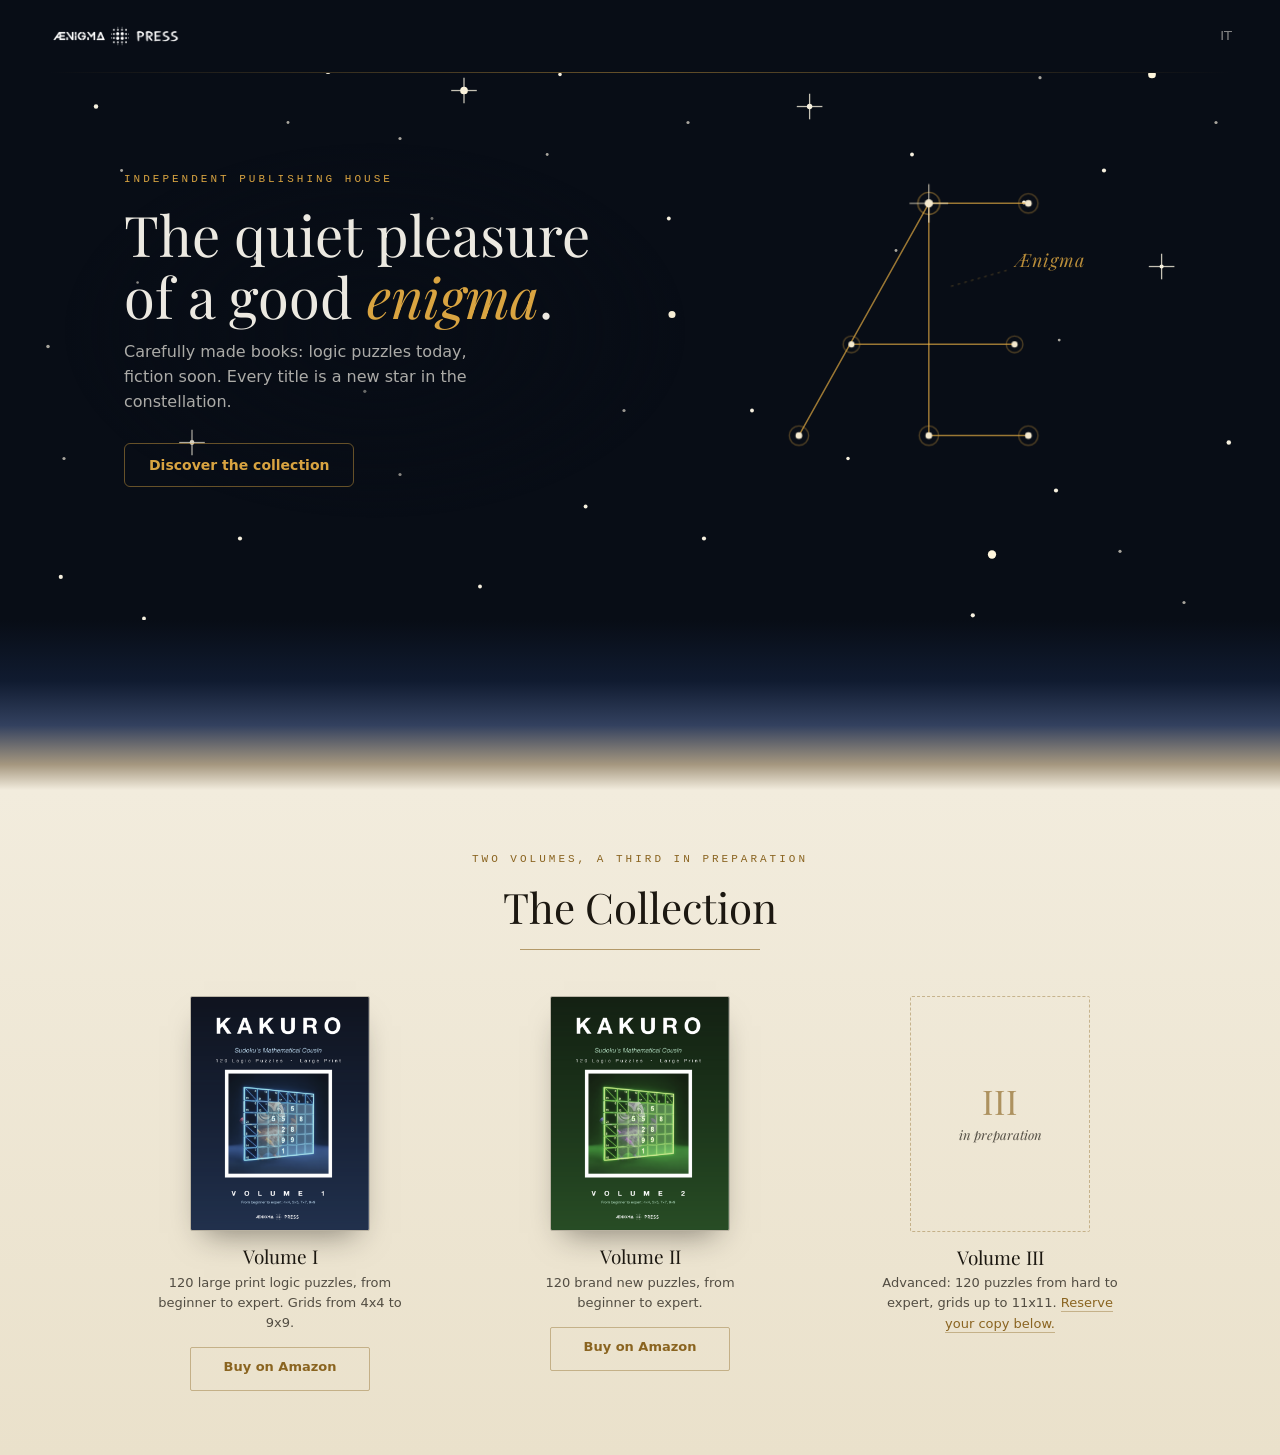
==== commit 5d9865d7: "feat(en): dawn transition and printed-page collection with amazon links Co-Authored-By: Claude Fable" ====
--- a/index.html
+++ b/index.html
@@ -96,6 +96,32 @@
 </section>
 
 <div class="dawn" role="presentation"></div>
-<main hidden></main>
+
+<main class="day">
+<section class="collection" id="collection">
+  <p class="eyebrow">Two volumes, a third in preparation</p>
+  <h2>The Collection</h2>
+  <div class="colofon" role="presentation"></div>
+  <div class="shelf">
+    <article class="book">
+      <img class="cover" src="assets/img/kakuro-vol1.png" alt="Kakuro Volume 1 cover">
+      <h3>Volume I</h3>
+      <p class="desc">120 large print logic puzzles, from beginner to expert. Grids from 4x4 to 9x9.</p>
+      <a class="buy" href="https://www.amazon.com/dp/B0H7ZVGM59">Buy on Amazon</a>
+    </article>
+    <article class="book">
+      <img class="cover" src="assets/img/kakuro-vol2.png" alt="Kakuro Volume 2 cover">
+      <h3>Volume II</h3>
+      <p class="desc">120 brand new puzzles, from beginner to expert.</p>
+      <a class="buy" href="https://www.amazon.com/dp/B0H7T36LHT">Buy on Amazon</a>
+    </article>
+    <article class="book book--soon">
+      <div class="slot3" aria-hidden="true"><b>III</b><i>in preparation</i></div>
+      <h3>Volume III</h3>
+      <p class="desc">Advanced: 120 puzzles from hard to expert, grids up to 11x11. <a href="#subscribe">Reserve your copy below.</a></p>
+    </article>
+  </div>
+</section>
+</main>
 </body>
 </html>
--- a/assets/style.css
+++ b/assets/style.css
@@ -110,6 +110,32 @@
 .tagrule{stroke:rgba(217,164,65,.35);stroke-width:.7;stroke-dasharray:2 3;
   opacity:0;animation:pop 1.4s ease-out 4.8s forwards}
 
+/* ============ il giorno: pagine stampate ============ */
+.day{background:linear-gradient(var(--paper),var(--paper-2));color:var(--ink)}
+.day .eyebrow{color:var(--bronze)}
+.collection{max-width:var(--maxw);margin:0 auto;padding:64px 24px;text-align:center}
+.collection h2{margin:0 0 10px;font:400 clamp(30px,7vw,42px)/1.15 var(--serif);color:var(--ink)}
+.colofon{width:min(240px,60%);height:1px;background:var(--bronze);margin:18px auto 46px;opacity:.6}
+.shelf{display:grid;grid-template-columns:1fr 1fr;gap:32px 20px;align-items:start}
+@media(min-width:880px){.shelf{grid-template-columns:repeat(3,1fr);gap:48px}}
+.book{display:flex;flex-direction:column;align-items:center;text-align:center}
+.cover{width:min(180px,100%);border:1px solid rgba(28,24,17,.25);border-radius:2px;
+  box-shadow:0 16px 30px -14px rgba(28,24,17,.5)}
+.book h3{margin:14px 0 4px;font:400 19px/1.25 var(--serif);color:var(--ink)}
+.book .desc{margin:0 0 14px;font-size:13px;color:var(--ink-soft);max-width:30ch}
+.book .desc a{color:var(--bronze);border-bottom:1px solid var(--bronze-line);padding-bottom:1px}
+.book .desc a:hover{color:var(--ink)}
+.buy{display:block;width:min(180px,100%);border:1px solid var(--bronze-line);
+  color:var(--bronze);font:600 13px var(--sans);padding:11px;border-radius:2px;min-height:44px}
+.buy:hover{background:rgba(138,100,32,.1);border-color:var(--bronze);color:var(--ink)}
+.slot3{width:min(180px,100%);aspect-ratio:600/784;border:1px dashed var(--bronze-line);
+  border-radius:2px;display:flex;flex-direction:column;align-items:center;
+  justify-content:center;gap:8px}
+.slot3 b{font:400 34px/1 var(--serif);font-weight:400;color:rgba(138,100,32,.65)}
+.slot3 i{font:italic 400 13px var(--serif);color:var(--ink-soft)}
+.book--soon{grid-column:1/-1}
+@media(min-width:880px){.book--soon{grid-column:auto}}
+
 @media (prefers-reduced-motion:reduce){
   *{animation:none!important}
   .copy,.vx,.vh,.glint2,.tag,.tagrule{opacity:1;transform:none}
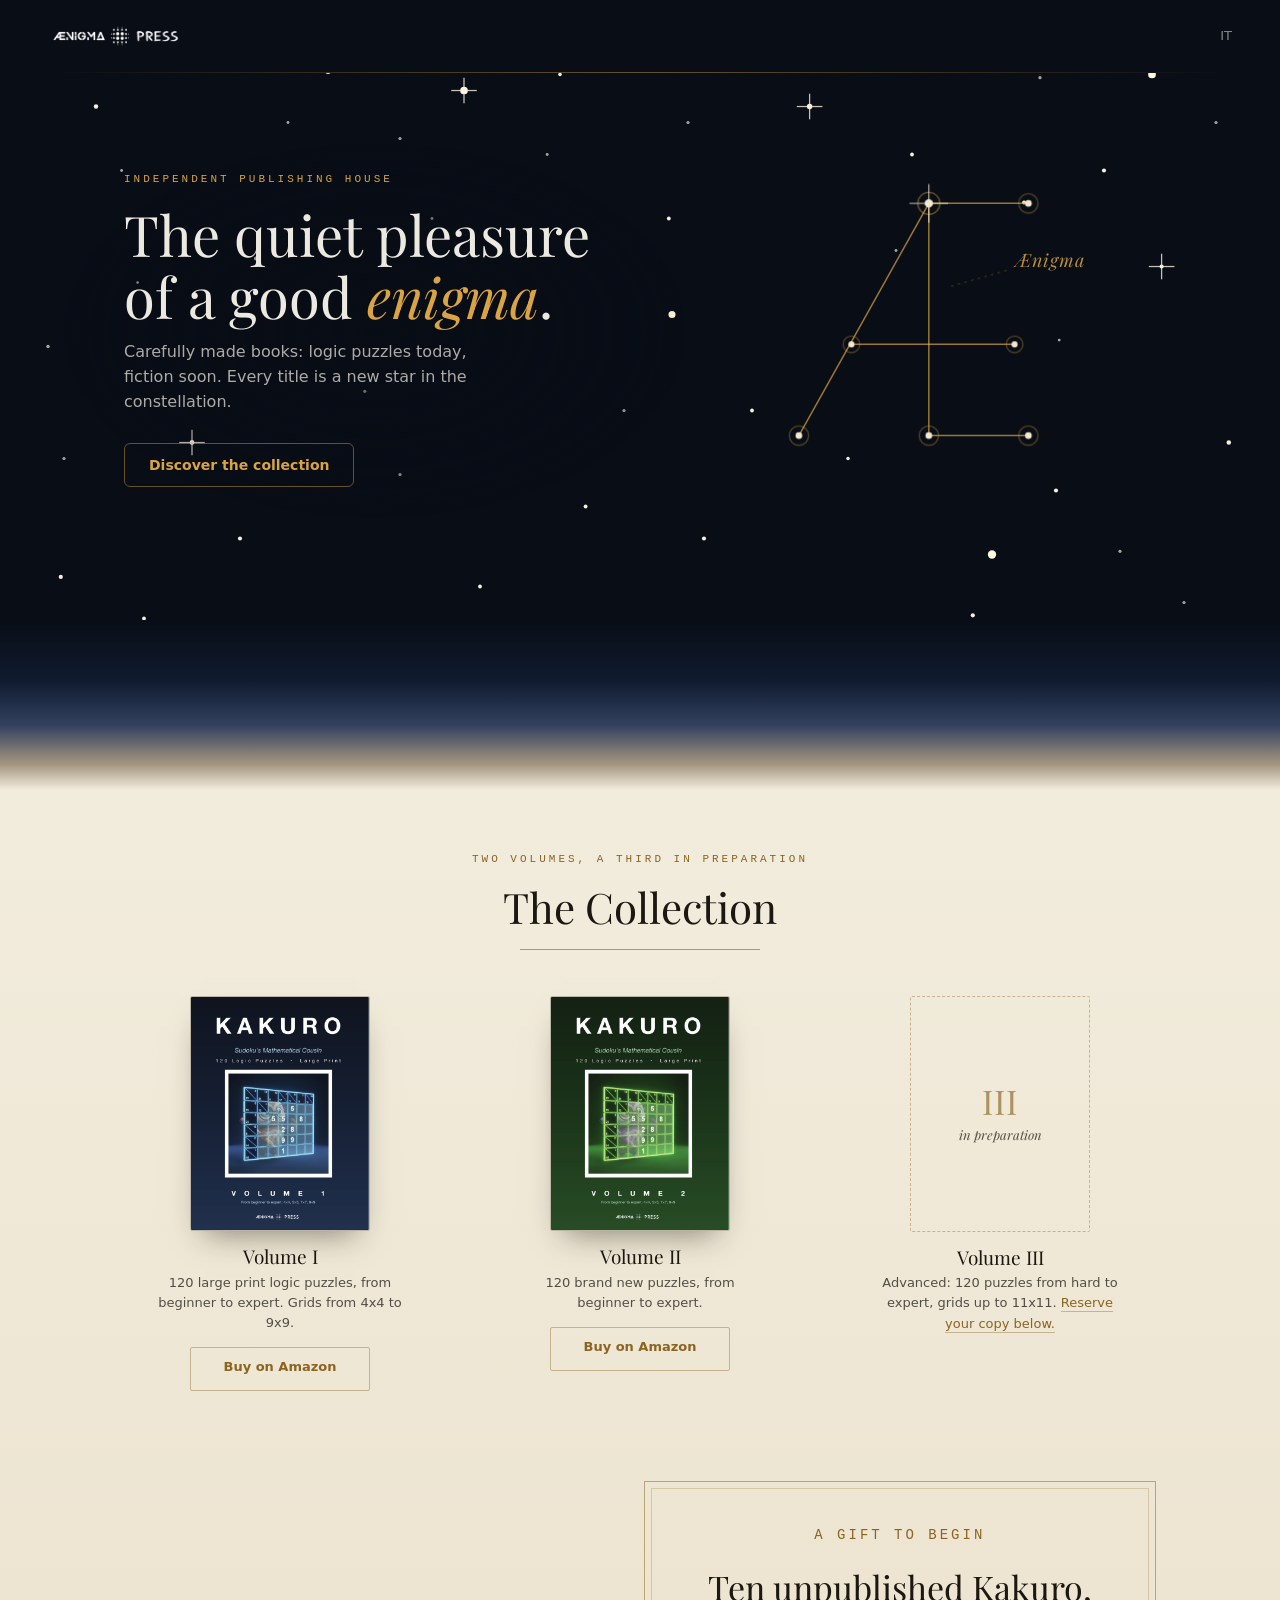
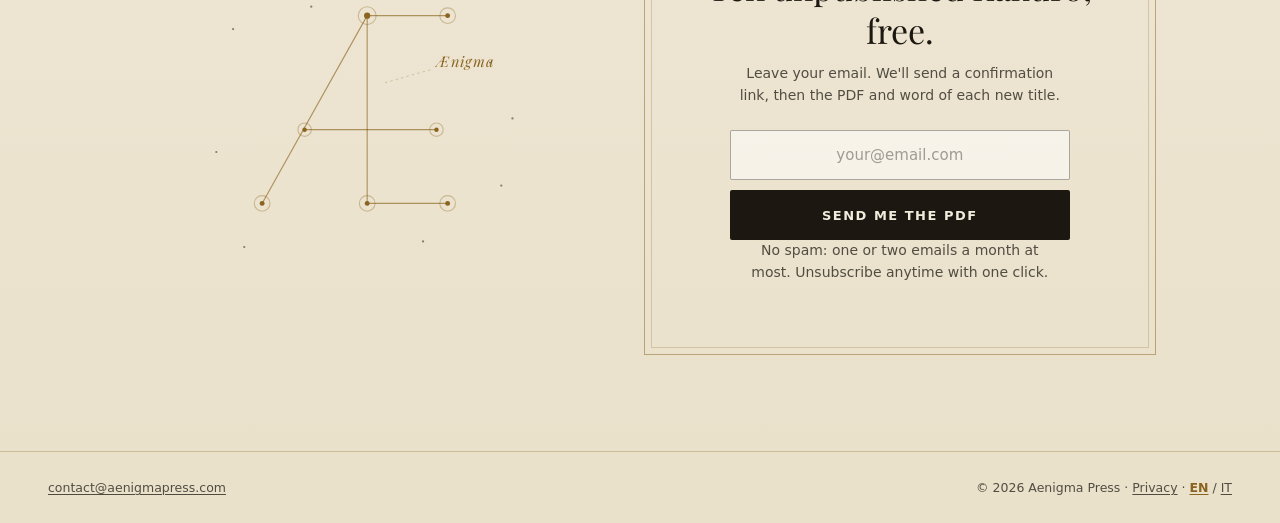
==== commit 085fdaef: "feat(en): paper newsletter section with real mailerlite form and footer Co-Authored-By: Claude Fable" ====
--- a/index.html
+++ b/index.html
@@ -122,6 +122,48 @@
     </article>
   </div>
 </section>
+
+<section class="news" id="subscribe">
+  <svg class="chart" viewBox="0 0 340 280" role="img" aria-label="The AEnigma constellation printed as a star chart.">
+    <circle class="cdot" cx="60" cy="60" r="1"/><circle class="cdot" cx="290" cy="90" r="1"/>
+    <circle class="cdot" cx="45" cy="170" r="1"/><circle class="cdot" cx="300" cy="200" r="1"/>
+    <circle class="cdot" cx="130" cy="40" r="1"/><circle class="cdot" cx="230" cy="250" r="1"/>
+    <circle class="cdot" cx="70" cy="255" r="1"/><circle class="cdot" cx="310" cy="140" r="1"/>
+    <line class="cseg" x1="86" y1="216" x2="180" y2="48"/>
+    <line class="cseg" x1="180" y1="48" x2="180" y2="216"/>
+    <line class="cseg" x1="124" y1="150" x2="180" y2="150"/>
+    <line class="cseg" x1="180" y1="48" x2="252" y2="48"/>
+    <line class="cseg" x1="180" y1="150" x2="242" y2="150"/>
+    <line class="cseg" x1="180" y1="216" x2="252" y2="216"/>
+    <circle class="cvh" cx="86" cy="216" r="7"/><circle class="cvx" cx="86" cy="216" r="2.2"/>
+    <circle class="cvh" cx="180" cy="48" r="8"/><circle class="cvx" cx="180" cy="48" r="2.8"/>
+    <circle class="cvh" cx="124" cy="150" r="6"/><circle class="cvx" cx="124" cy="150" r="2"/>
+    <circle class="cvh" cx="252" cy="48" r="7"/><circle class="cvx" cx="252" cy="48" r="2.2"/>
+    <circle class="cvh" cx="242" cy="150" r="6"/><circle class="cvx" cx="242" cy="150" r="2"/>
+    <circle class="cvh" cx="252" cy="216" r="7"/><circle class="cvx" cx="252" cy="216" r="2.2"/>
+    <circle class="cvh" cx="180" cy="216" r="7"/><circle class="cvx" cx="180" cy="216" r="2.2"/>
+    <line class="ctagrule" x1="196" y1="108" x2="238" y2="96"/>
+    <text class="ctag" x="242" y="94">&#198;nigma</text>
+  </svg>
+  <div class="gift">
+    <p class="eyebrow">A gift to begin</p>
+    <h2>Ten unpublished Kakuro, free.</h2>
+    <p>Leave your email. We'll send a confirmation link, then the PDF and word of each new title.</p>
+    <form class="form" action="https://assets.mailerlite.com/jsonp/2497131/forms/192421754859160744/subscribe" method="post" target="_blank">
+      <input class="field" type="email" name="fields[email]" required placeholder="your@email.com" aria-label="email" autocomplete="email">
+      <input type="hidden" name="ml-submit" value="1">
+      <input type="hidden" name="anticsrf" value="true">
+      <button class="btn" type="submit">Send me the PDF</button>
+    </form>
+    <p class="fine">No spam: one or two emails a month at most. Unsubscribe anytime with one click.</p>
+  </div>
+</section>
 </main>
+
+<footer class="site-foot">
+  <a href="mailto:contact@aenigmapress.com">contact@aenigmapress.com</a>
+  <span>&copy; 2026 Aenigma Press &middot; <a href="/privacy.html">Privacy</a> &middot; <span class="lang"><a href="/" aria-current="true">EN</a> / <a href="/it/">IT</a></span></span>
+</footer>
+
 </body>
 </html>
--- a/assets/style.css
+++ b/assets/style.css
@@ -136,12 +136,47 @@
 .book--soon{grid-column:1/-1}
 @media(min-width:880px){.book--soon{grid-column:auto}}
 
+/* ---------- alba: transizione notte -> giorno ---------- */
+.dawn{height:170px;background:linear-gradient(var(--night) 0%,#101b30 36%,#33415f 62%,#a5977f 85%,var(--paper) 100%)}
+
+/* newsletter: la pagina d'atlante */
+.news{max-width:var(--maxw);margin:0 auto;padding:26px 24px 96px;
+  display:grid;gap:20px;align-items:center}
+@media(min-width:880px){.news{grid-template-columns:.95fr 1.05fr;gap:56px}}
+.chart{width:100%;max-width:380px;margin:0 auto;display:block;overflow:visible}
+.chart .cseg{stroke:rgba(138,100,32,.65);stroke-width:1;fill:none;stroke-linecap:round}
+.chart .cvx{fill:var(--bronze)}
+.chart .cvh{fill:none;stroke:rgba(138,100,32,.35)}
+.chart .ctag{font:italic 400 13px var(--serif);fill:var(--bronze);letter-spacing:1px}
+.chart .ctagrule{stroke:rgba(138,100,32,.4);stroke-width:.7;stroke-dasharray:2 3}
+.chart .cdot{fill:rgba(28,24,17,.5)}
+.gift{text-align:center;border:1.5px solid rgba(138,100,32,.5);position:relative;padding:46px 26px}
+.gift::before{content:"";position:absolute;inset:6px;border:1px solid rgba(138,100,32,.25);pointer-events:none}
+.gift h2{margin:0 0 12px;font:400 clamp(26px,6vw,34px)/1.25 var(--serif);color:var(--ink)}
+.gift p{margin:0 auto 24px;max-width:36ch;font-size:14px;color:var(--ink-soft)}
+.form{display:flex;flex-direction:column;gap:10px;max-width:340px;margin:0 auto}
+.field{background:rgba(255,255,255,.55);border:1px solid rgba(28,24,17,.35);color:var(--ink);
+  font:400 15px var(--sans);padding:14px;border-radius:2px;text-align:center;min-height:50px}
+.field::placeholder{color:rgba(28,24,17,.4)}
+.field:focus{border-color:var(--bronze);box-shadow:0 0 0 2px rgba(138,100,32,.35);outline:none}
+.btn{background:var(--ink);color:var(--paper);border:none;font:600 13px var(--sans);
+  letter-spacing:1.5px;text-transform:uppercase;padding:15px;border-radius:2px;
+  min-height:50px;cursor:pointer;transition:background .18s}
+.btn:hover{background:#3a331f;color:#fff}
+.fine{margin:14px auto 0;max-width:36ch;font-size:12.5px;color:var(--ink-soft)}
+
+/* footer su carta */
+.site-foot{background:var(--paper-2);color:var(--ink-soft);
+  border-top:1px solid rgba(138,100,32,.3);padding:26px 24px;text-align:center;
+  font-size:12.5px;display:flex;flex-direction:column;gap:6px}
+.site-foot a{color:var(--ink-soft);text-decoration:underline;text-underline-offset:2px}
+.site-foot a:hover{color:var(--ink)}
+.site-foot .lang a[aria-current="true"]{color:var(--bronze);font-weight:600}
+@media(min-width:880px){.site-foot{flex-direction:row;justify-content:space-between;padding:26px 48px}}
+
 @media (prefers-reduced-motion:reduce){
   *{animation:none!important}
   .copy,.vx,.vh,.glint2,.tag,.tagrule{opacity:1;transform:none}
   .st,.gl,.pulse{opacity:.7}
   .seg{stroke-dashoffset:0!important}
 }
-
-/* ---------- 2. dawn (placeholder, definitivo nel Task 3) ---------- */
-.dawn{height:170px;background:linear-gradient(var(--night) 0%,#101b30 36%,#33415f 62%,#a5977f 85%,var(--paper) 100%)}
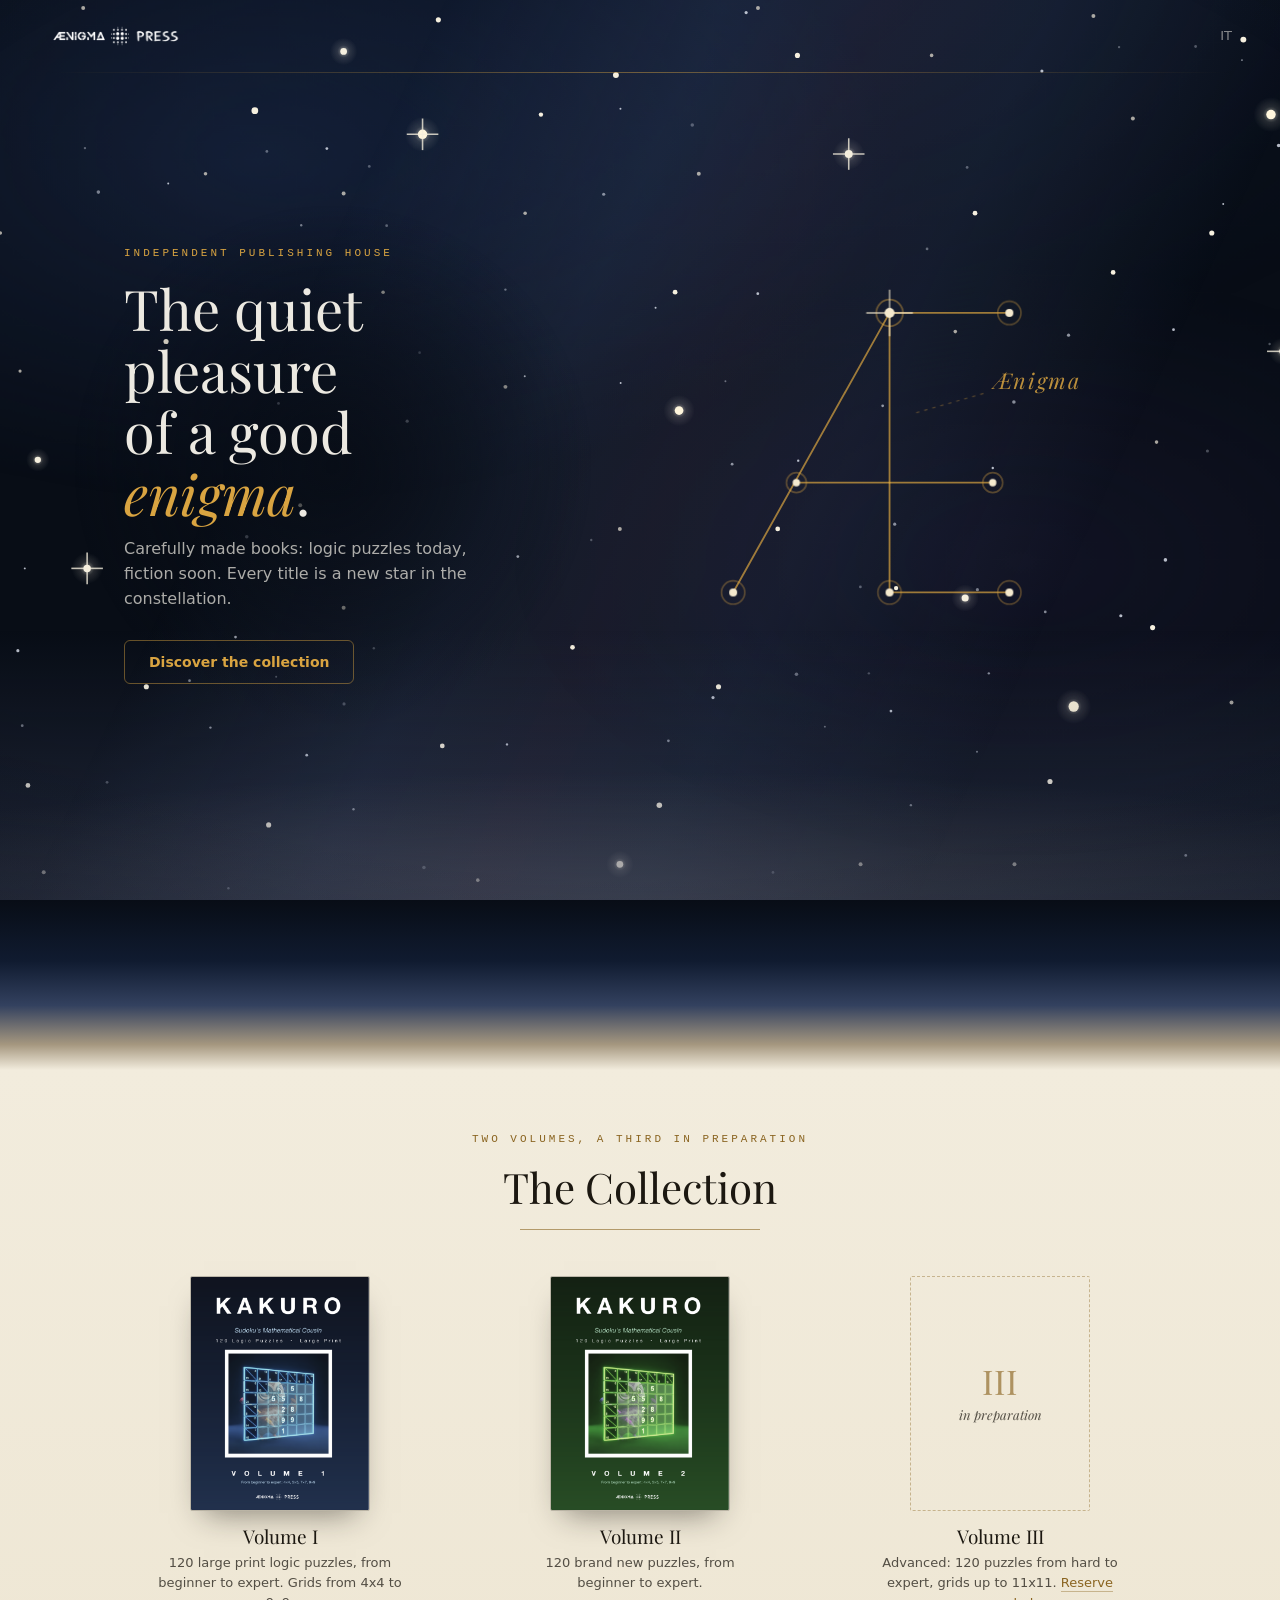
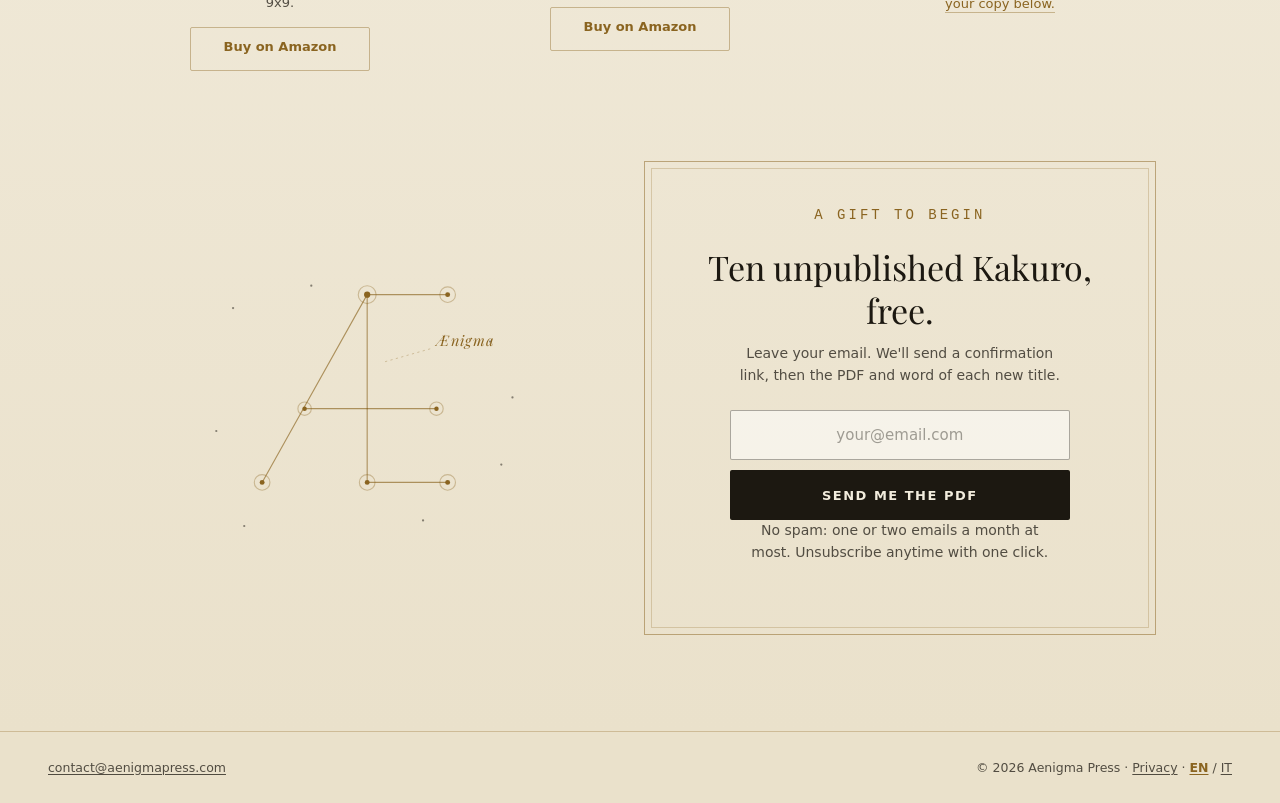
==== commit 7035440a: "feat: planetario hero (parallax sky, meteors, celestial rotation) Evolve the night hero into "Planet" ====
--- a/index.html
+++ b/index.html
@@ -10,26 +10,345 @@
 </head>
 <body>
 
-<header class="site-head">
-  <img src="assets/img/logo.png" alt="Aenigma Press">
-  <a class="head-lang" href="/it/" aria-label="Italiano">IT</a>
-</header>
-<div class="head-rule"></div>
+<div class="site-top">
+  <header class="site-head">
+    <img src="assets/img/logo.png" alt="Aenigma Press">
+    <a class="head-lang" href="/it/" aria-label="Italiano">IT</a>
+  </header>
+  <div class="head-rule"></div>
+</div>
 
 <!-- 1. the night: the constellation is the hero -->
 <section class="heaven">
-  <svg class="starfield" viewBox="0 0 800 520" preserveAspectRatio="xMidYMid slice" aria-hidden="true">
+
+  <div class="nebula" aria-hidden="true"></div>
+
+  <div class="veil" aria-hidden="true"></div>
+
+  <div class="plx plx--far" aria-hidden="true">
+  <svg viewBox="0 0 800 520" preserveAspectRatio="xMidYMid slice">
+    <g class="rotg">
+      <circle class="fs t2" cx="437.2" cy="385.5" r="0.8"/><circle class="fs t3" cx="1171.2" cy="331.4" r="0.5"/>
+      <circle class="fs" opacity="0.73" cx="446.9" cy="267.2" r="0.7"/>
+      <circle class="fs" opacity="0.69" cx="605.6" cy="342.1" r="0.7"/>
+      <circle class="fs" opacity="0.56" cx="752.7" cy="230.5" r="0.7"/>
+      <circle class="fs t4" cx="1055.2" cy="332.9" r="0.6"/><circle class="fs t1" cx="192.1" cy="-254.8" r="0.5"/>
+      <circle class="fs" opacity="0.68" cx="166.1" cy="-67.3" r="0.6"/>
+      <circle class="fs" opacity="0.55" cx="493.9" cy="400.2" r="0.5"/>
+      <circle class="fs" opacity="0.45" cx="82.6" cy="-88.0" r="0.8"/>
+      <circle class="fs t2" cx="787.3" cy="628.7" r="0.8"/><circle class="fs t3" cx="643.9" cy="344.0" r="0.8"/>
+      <circle class="fs" opacity="0.4" cx="719.3" cy="206.3" r="0.6"/>
+      <circle class="fs" opacity="0.45" cx="44.8" cy="151.6" r="0.9"/>
+      <circle class="fs" opacity="0.37" cx="347.9" cy="637.5" r="0.7"/>
+      <circle class="fs t4" cx="332.8" cy="409.2" r="0.6"/><circle class="fs t1" cx="450.0" cy="-191.4" r="0.7"/>
+      <circle class="fs" opacity="0.5" cx="405.6" cy="612.7" r="0.6"/>
+      <circle class="fs" opacity="0.69" cx="511.2" cy="-236.1" r="0.5"/>
+      <circle class="fs" opacity="0.66" cx="896.9" cy="448.8" r="0.9"/>
+      <circle class="fs t2" cx="186.7" cy="711.7" r="0.7"/><circle class="fs t3" cx="1120.3" cy="280.9" r="0.9"/>
+      <circle class="fs" opacity="0.73" cx="-26.5" cy="-84.0" r="0.9"/>
+      <circle class="fs" opacity="0.67" cx="330.2" cy="682.7" r="0.7"/>
+      <circle class="fs" opacity="0.47" cx="-70.8" cy="153.2" r="0.5"/>
+      <circle class="fs t4" cx="928.0" cy="-440.1" r="0.7"/><circle class="fs t1" cx="501.1" cy="-30.3" r="0.8"/>
+      <circle class="fs" opacity="0.6" cx="389.4" cy="-402.3" r="0.8"/>
+      <circle class="fs" opacity="0.55" cx="724.6" cy="-199.2" r="0.7"/>
+      <circle class="fs" opacity="0.7" cx="875.8" cy="-131.3" r="0.7"/>
+      <circle class="fs t2" cx="220.2" cy="575.5" r="0.7"/><circle class="fs t3" cx="1137.4" cy="364.3" r="0.6"/>
+      <circle class="fs" opacity="0.59" cx="527.4" cy="-304.6" r="0.9"/>
+      <circle class="fs" opacity="0.47" cx="271.8" cy="146.3" r="0.7"/>
+      <circle class="fs" opacity="0.64" cx="-72.5" cy="-63.0" r="0.9"/>
+      <circle class="fs t4" cx="84.9" cy="361.7" r="0.8"/><circle class="fs t1" cx="195.2" cy="354.8" r="0.7"/>
+      <circle class="fs" opacity="0.78" cx="824.9" cy="67.9" r="0.6"/>
+      <circle class="fs" opacity="0.45" cx="893.3" cy="606.7" r="0.5"/>
+      <circle class="fs" opacity="0.75" cx="20.0" cy="191.2" r="0.6"/>
+      <circle class="fs t2" cx="21.1" cy="21.0" r="0.6"/><circle class="fs t3" cx="1122.0" cy="-30.6" r="0.7"/>
+      <circle class="fs" opacity="0.36" cx="529.4" cy="-336.6" r="0.9"/>
+      <circle class="fs" opacity="0.47" cx="683.7" cy="-509.2" r="0.9"/>
+      <circle class="fs" opacity="0.46" cx="144.7" cy="-22.3" r="0.7"/>
+      <circle class="fs t4" cx="1007.9" cy="480.9" r="0.5"/><circle class="fs t1" cx="815.7" cy="793.1" r="0.7"/>
+      <circle class="fs" opacity="0.68" cx="775.8" cy="491.1" r="0.5"/>
+      <circle class="fs" opacity="0.78" cx="985.7" cy="459.2" r="0.7"/>
+      <circle class="fs" opacity="0.69" cx="902.5" cy="393.7" r="0.5"/>
+      <circle class="fs t2" cx="851.3" cy="277.8" r="0.7"/><circle class="fs t3" cx="771.3" cy="425.3" r="0.6"/>
+      <circle class="fs" opacity="0.5" cx="170.4" cy="-151.7" r="0.5"/>
+      <circle class="fs" opacity="0.75" cx="970.2" cy="-432.6" r="0.7"/>
+      <circle class="fs" opacity="0.5" cx="168.3" cy="188.5" r="0.6"/>
+      <circle class="fs t4" cx="500.4" cy="780.7" r="0.6"/><circle class="fs t1" cx="241.5" cy="107.2" r="0.7"/>
+      <circle class="fs" opacity="0.46" cx="180.8" cy="588.2" r="0.5"/>
+      <circle class="fs" opacity="0.76" cx="579.7" cy="-245.4" r="0.8"/>
+      <circle class="fs" opacity="0.63" cx="945.3" cy="-306.4" r="0.6"/>
+      <circle class="fs t2" cx="-109.1" cy="62.3" r="0.6"/><circle class="fs t3" cx="630.9" cy="-370.9" r="0.9"/>
+      <circle class="fs" opacity="0.66" cx="-3.8" cy="130.4" r="0.7"/>
+      <circle class="fs" opacity="0.65" cx="824.4" cy="-509.7" r="0.9"/>
+      <circle class="fs" opacity="0.79" cx="676.8" cy="465.5" r="0.7"/>
+      <circle class="fs t4" cx="538.6" cy="-195.9" r="0.7"/><circle class="fs t1" cx="-43.6" cy="167.4" r="0.5"/>
+      <circle class="fs" opacity="0.56" cx="681.1" cy="-330.3" r="0.6"/>
+      <circle class="fs" opacity="0.73" cx="315.8" cy="-506.6" r="0.7"/>
+      <circle class="fs" opacity="0.66" cx="776.2" cy="-420.8" r="0.6"/>
+      <circle class="fs t2" cx="969.8" cy="20.9" r="0.6"/><circle class="fs t3" cx="948.1" cy="430.1" r="0.6"/>
+      <circle class="fs" opacity="0.74" cx="717.9" cy="675.5" r="0.7"/>
+      <circle class="fs" opacity="0.55" cx="823.4" cy="-272.5" r="0.8"/>
+      <circle class="fs" opacity="0.68" cx="244.3" cy="610.8" r="0.9"/>
+      <circle class="fs t4" cx="200.9" cy="-430.5" r="0.9"/><circle class="fs t1" cx="484.4" cy="-166.3" r="0.6"/>
+      <circle class="fs" opacity="0.61" cx="44.3" cy="367.3" r="0.5"/>
+      <circle class="fs" opacity="0.49" cx="778.7" cy="-521.4" r="0.7"/>
+      <circle class="fs" opacity="0.45" cx="-33.1" cy="279.8" r="0.5"/>
+      <circle class="fs t2" cx="514.0" cy="-147.8" r="0.6"/><circle class="fs t3" cx="1095.1" cy="233.6" r="0.7"/>
+      <circle class="fs" opacity="0.63" cx="653.9" cy="-113.4" r="0.9"/>
+      <circle class="fs" opacity="0.39" cx="817.8" cy="33.2" r="0.7"/>
+      <circle class="fs" opacity="0.76" cx="617.4" cy="201.8" r="0.8"/>
+      <circle class="fs t4" cx="257.7" cy="-274.3" r="0.6"/><circle class="fs t1" cx="-43.6" cy="406.6" r="0.9"/>
+      <circle class="fs" opacity="0.42" cx="643.0" cy="55.8" r="0.6"/>
+      <circle class="fs" opacity="0.36" cx="467.6" cy="474.1" r="0.7"/>
+      <circle class="fs" opacity="0.4" cx="320.4" cy="603.1" r="0.9"/>
+      <circle class="fs t2" cx="1018.2" cy="634.6" r="0.6"/><circle class="fs t3" cx="1020.5" cy="-204.8" r="0.9"/>
+      <circle class="fs" opacity="0.77" cx="938.0" cy="-119.3" r="0.7"/>
+      <circle class="fs" opacity="0.51" cx="747.6" cy="341.7" r="0.7"/>
+      <circle class="fs" opacity="0.41" cx="1025.6" cy="195.0" r="0.6"/>
+      <circle class="fs t4" cx="76.7" cy="-252.5" r="0.6"/><circle class="fs t1" cx="788.0" cy="569.6" r="0.8"/>
+      <circle class="fs" opacity="0.36" cx="687.8" cy="260.5" r="0.8"/>
+      <circle class="fs" opacity="0.37" cx="36.8" cy="79.4" r="0.9"/>
+      <circle class="fs" opacity="0.66" cx="849.6" cy="248.0" r="0.5"/>
+      <circle class="fs t2" cx="961.2" cy="-105.9" r="0.7"/><circle class="fs t3" cx="1102.6" cy="48.3" r="0.6"/>
+      <circle class="fs" opacity="0.64" cx="392.6" cy="-304.9" r="0.7"/>
+      <circle class="fs" opacity="0.66" cx="737.6" cy="-331.3" r="0.6"/>
+      <circle class="fs" opacity="0.68" cx="352.4" cy="-488.3" r="0.6"/>
+      <circle class="fs t4" cx="1150.7" cy="-171.4" r="0.6"/><circle class="fs t1" cx="700.2" cy="-81.0" r="0.5"/>
+      <circle class="fs" opacity="0.38" cx="250.2" cy="388.7" r="0.8"/>
+      <circle class="fs" opacity="0.62" cx="571.2" cy="330.8" r="0.8"/>
+      <circle class="fs" opacity="0.51" cx="479.5" cy="373.7" r="0.9"/>
+      <circle class="fs t2" cx="897.9" cy="633.5" r="0.8"/><circle class="fs t3" cx="874.5" cy="507.1" r="0.8"/>
+      <circle class="fs" opacity="0.72" cx="-140.9" cy="196.2" r="0.9"/>
+      <circle class="fs" opacity="0.72" cx="657.7" cy="725.9" r="0.7"/>
+      <circle class="fs" opacity="0.75" cx="182.5" cy="400.7" r="0.6"/>
+      <circle class="fs t4" cx="1082.1" cy="204.2" r="0.7"/><circle class="fs t1" cx="432.9" cy="-279.3" r="0.7"/>
+      <circle class="fs" opacity="0.38" cx="199.9" cy="-215.3" r="0.5"/>
+      <circle class="fs" opacity="0.74" cx="1074.1" cy="581.0" r="0.6"/>
+      <circle class="fs" opacity="0.76" cx="785.2" cy="99.5" r="0.6"/>
+      <circle class="fs t2" cx="467.6" cy="806.3" r="0.6"/><circle class="fs t3" cx="527.4" cy="392.3" r="0.7"/>
+      <circle class="fs" opacity="0.77" cx="900.3" cy="-331.0" r="0.6"/>
+      <circle class="fs" opacity="0.4" cx="130.1" cy="428.4" r="0.7"/>
+      <circle class="fs" opacity="0.44" cx="25.7" cy="-113.8" r="0.5"/>
+      <circle class="fs t4" cx="445.2" cy="761.5" r="0.6"/><circle class="fs t1" cx="390.4" cy="226.0" r="0.5"/>
+      <circle class="fs" opacity="0.4" cx="139.9" cy="-333.2" r="0.5"/>
+      <circle class="fs" opacity="0.37" cx="300.8" cy="-69.5" r="0.6"/>
+      <circle class="fs" opacity="0.73" cx="869.8" cy="-221.5" r="0.6"/>
+      <circle class="fs t2" cx="1016.5" cy="123.7" r="0.6"/><circle class="fs t3" cx="454.0" cy="38.3" r="0.8"/>
+      <circle class="fs" opacity="0.72" cx="577.0" cy="373.2" r="0.6"/>
+      <circle class="fs" opacity="0.64" cx="537.5" cy="440.0" r="0.6"/>
+      <circle class="fs" opacity="0.72" cx="689.2" cy="593.8" r="0.8"/>
+      <circle class="fs t4" cx="742.2" cy="514.3" r="0.5"/><circle class="fs t1" cx="695.8" cy="135.3" r="0.5"/>
+      <circle class="fs" opacity="0.63" cx="504.3" cy="-381.7" r="0.6"/>
+      <circle class="fs" opacity="0.48" cx="211.1" cy="108.7" r="0.7"/>
+      <circle class="fs" opacity="0.39" cx="1062.2" cy="536.1" r="0.7"/>
+      <circle class="fs t2" cx="270.6" cy="-294.7" r="0.7"/><circle class="fs t3" cx="945.3" cy="67.3" r="0.6"/>
+      <circle class="fs" opacity="0.39" cx="971.2" cy="94.4" r="0.9"/>
+      <circle class="fs" opacity="0.69" cx="1004.8" cy="-267.7" r="0.6"/>
+      <circle class="fs" opacity="0.44" cx="215.8" cy="374.9" r="0.5"/>
+      <circle class="fs t4" cx="603.9" cy="67.9" r="0.8"/><circle class="fs t1" cx="666.5" cy="315.7" r="0.9"/>
+      <circle class="fs" opacity="0.49" cx="191.6" cy="482.1" r="0.6"/>
+      <circle class="fs" opacity="0.54" cx="81.5" cy="-202.1" r="0.5"/>
+      <circle class="fs" opacity="0.36" cx="288.5" cy="210.7" r="0.7"/>
+      <circle class="fs t2" cx="986.4" cy="149.7" r="0.6"/><circle class="fs t3" cx="1075.0" cy="50.5" r="0.6"/>
+      <circle class="fs" opacity="0.47" cx="1208.4" cy="282.6" r="0.6"/>
+      <circle class="fs" opacity="0.48" cx="545.7" cy="158.1" r="0.7"/>
+      <circle class="fs" opacity="0.67" cx="882.6" cy="327.8" r="0.8"/>
+      <circle class="fs t4" cx="712.2" cy="618.5" r="0.5"/><circle class="fs t1" cx="1097.6" cy="485.2" r="0.6"/>
+      <circle class="fs" opacity="0.52" cx="443.5" cy="225.2" r="0.5"/>
+      <circle class="fs" opacity="0.49" cx="387.9" cy="673.8" r="0.5"/>
+      <circle class="fs" opacity="0.78" cx="118.4" cy="-123.3" r="0.9"/>
+      <circle class="fs t2" cx="934.5" cy="692.9" r="0.9"/><circle class="fs t3" cx="879.8" cy="-163.8" r="0.6"/>
+      <circle class="fs" opacity="0.58" cx="469.0" cy="-348.4" r="0.6"/>
+      <circle class="fs" opacity="0.73" cx="468.4" cy="-419.4" r="0.5"/>
+      <circle class="fs" opacity="0.63" cx="830.8" cy="-392.7" r="0.7"/>
+      <circle class="fs t4" cx="138.2" cy="-294.3" r="0.9"/><circle class="fs t1" cx="-113.8" cy="116.5" r="0.9"/>
+      <circle class="fs" opacity="0.36" cx="-85.6" cy="122.3" r="0.9"/>
+      <circle class="fs" opacity="0.54" cx="1142.6" cy="199.1" r="0.9"/>
+      <circle class="fs" opacity="0.55" cx="812.9" cy="190.2" r="0.6"/>
+      <circle class="fs t2" cx="408.1" cy="187.9" r="0.5"/><circle class="fs t3" cx="150.9" cy="-275.5" r="0.7"/>
+      <circle class="fs" opacity="0.7" cx="518.6" cy="616.0" r="0.5"/>
+      <circle class="fs" opacity="0.51" cx="554.5" cy="-361.2" r="0.7"/>
+      <circle class="fs" opacity="0.67" cx="989.4" cy="419.9" r="0.8"/>
+      <circle class="fs t4" cx="885.1" cy="304.2" r="0.8"/><circle class="fs t1" cx="573.7" cy="-199.2" r="0.8"/>
+      <circle class="fs" opacity="0.59" cx="1051.0" cy="64.6" r="0.7"/>
+      <circle class="fs" opacity="0.45" cx="1157.5" cy="452.7" r="0.6"/>
+      <circle class="fs" opacity="0.74" cx="619.1" cy="-412.0" r="0.8"/>
+      <circle class="fs t2" cx="734.7" cy="658.7" r="0.6"/><circle class="fs t3" cx="544.9" cy="749.1" r="0.6"/>
+      <circle class="fs" opacity="0.39" cx="373.1" cy="-38.1" r="0.7"/>
+      <circle class="fs" opacity="0.72" cx="900.1" cy="276.3" r="0.8"/>
+      <circle class="fs" opacity="0.43" cx="827.4" cy="333.0" r="0.7"/>
+      <circle class="fs t4" cx="431.0" cy="631.3" r="0.7"/><circle class="fs t1" cx="1083.2" cy="118.0" r="0.6"/>
+      <circle class="fs" opacity="0.35" cx="1237.4" cy="46.3" r="0.5"/>
+      <circle class="fs" opacity="0.44" cx="511.9" cy="329.4" r="0.7"/>
+      <circle class="fs" opacity="0.69" cx="1024.3" cy="45.7" r="0.6"/>
+      <circle class="fs t2" cx="47.3" cy="581.5" r="0.6"/><circle class="fs t3" cx="554.3" cy="-221.6" r="0.6"/>
+      <circle class="fs" opacity="0.79" cx="990.5" cy="613.7" r="0.7"/>
+      <circle class="fs" opacity="0.35" cx="516.2" cy="373.2" r="0.6"/>
+      <circle class="fs" opacity="0.57" cx="638.1" cy="805.1" r="0.7"/>
+      <circle class="fs t4" cx="338.3" cy="314.0" r="0.7"/><circle class="fs t1" cx="372.5" cy="-269.1" r="0.8"/>
+      <circle class="fs" opacity="0.57" cx="822.8" cy="460.5" r="0.6"/>
+      <circle class="fs" opacity="0.71" cx="855.0" cy="420.2" r="0.6"/>
+      <circle class="fs" opacity="0.43" cx="563.0" cy="-507.4" r="0.5"/>
+      <circle class="fs t2" cx="850.6" cy="24.7" r="0.5"/><circle class="fs t3" cx="870.0" cy="-80.6" r="0.6"/>
+      <circle class="fs" opacity="0.57" cx="965.2" cy="315.3" r="0.9"/>
+      <circle class="fs" opacity="0.51" cx="200.4" cy="-85.6" r="0.7"/>
+      <circle class="fs" opacity="0.72" cx="529.3" cy="297.6" r="0.8"/>
+      <circle class="fs t4" cx="408.3" cy="806.6" r="0.6"/><circle class="fs t1" cx="311.0" cy="709.4" r="0.9"/>
+      <circle class="fs" opacity="0.47" cx="1199.6" cy="-40.7" r="0.9"/>
+      <circle class="fs" opacity="0.77" cx="592.7" cy="-305.8" r="0.7"/>
+      <circle class="fs" opacity="0.48" cx="-11.1" cy="-42.5" r="0.5"/>
+      <circle class="fs t2" cx="974.0" cy="-43.9" r="0.7"/><circle class="fs t3" cx="569.5" cy="-427.3" r="0.6"/>
+      <circle class="fs" opacity="0.45" cx="-112.1" cy="201.1" r="0.7"/>
+      <circle class="fs" opacity="0.66" cx="898.4" cy="488.4" r="0.6"/>
+      <circle class="fs" opacity="0.57" cx="489.2" cy="490.3" r="0.8"/>
+      <circle class="fs t4" cx="916.5" cy="86.5" r="0.8"/><circle class="fs t1" cx="595.0" cy="630.0" r="0.8"/>
+      <circle class="fs" opacity="0.4" cx="729.8" cy="413.9" r="0.9"/>
+      <circle class="fs" opacity="0.64" cx="228.5" cy="146.1" r="0.6"/>
+      <circle class="fs" opacity="0.39" cx="758.2" cy="378.4" r="0.5"/>
+      <circle class="fs t2" cx="800.1" cy="609.0" r="0.6"/><circle class="fs t3" cx="584.5" cy="498.4" r="0.7"/>
+      <circle class="fs" opacity="0.7" cx="589.7" cy="235.7" r="0.9"/>
+      <circle class="fs" opacity="0.66" cx="171.9" cy="376.9" r="0.7"/>
+      <circle class="fs" opacity="0.7" cx="651.4" cy="495.9" r="0.9"/>
+      <circle class="fs t4" cx="805.6" cy="89.4" r="0.7"/><circle class="fs t1" cx="-57.7" cy="25.3" r="0.9"/>
+      <circle class="fs" opacity="0.63" cx="564.3" cy="586.8" r="0.7"/>
+      <circle class="fs" opacity="0.51" cx="200.9" cy="304.0" r="0.9"/>
+      <circle class="fs" opacity="0.53" cx="1143.1" cy="259.8" r="0.9"/>
+      <circle class="fs t2" cx="26.1" cy="230.5" r="0.5"/><circle class="fs t3" cx="1022.1" cy="-84.0" r="0.7"/>
+      <circle class="fs" opacity="0.53" cx="775.0" cy="315.7" r="0.7"/>
+      <circle class="fs" opacity="0.75" cx="941.0" cy="-409.4" r="0.5"/>
+      <circle class="fs" opacity="0.39" cx="426.7" cy="95.3" r="0.9"/>
+      <circle class="fs t4" cx="935.6" cy="518.6" r="0.5"/><circle class="fs t1" cx="322.2" cy="-168.6" r="0.6"/>
+      <circle class="fs" opacity="0.75" cx="-10.6" cy="376.6" r="0.5"/>
+      <circle class="fs" opacity="0.36" cx="1022.6" cy="358.9" r="0.7"/>
+      <circle class="fs" opacity="0.44" cx="566.0" cy="116.8" r="0.7"/>
+      <circle class="fs t2" cx="1108.6" cy="-4.8" r="0.6"/><circle class="fs t3" cx="221.7" cy="192.9" r="0.6"/>
+      <circle class="fs" opacity="0.47" cx="1005.9" cy="223.0" r="0.8"/>
+      <circle class="fs" opacity="0.76" cx="523.2" cy="237.6" r="0.7"/>
+      <circle class="fs" opacity="0.58" cx="986.1" cy="-236.4" r="0.5"/>
+      <circle class="fs t4" cx="533.7" cy="716.8" r="0.6"/><circle class="fs t1" cx="579.0" cy="269.1" r="0.6"/>
+      <circle class="fs" opacity="0.52" cx="475.9" cy="-277.0" r="0.7"/>
+      <circle class="fs" opacity="0.75" cx="762.2" cy="737.7" r="0.8"/>
+      <circle class="fs" opacity="0.46" cx="663.3" cy="-11.7" r="0.7"/>
+      <circle class="fs t2" cx="704.6" cy="-167.2" r="0.6"/><circle class="fs t3" cx="497.2" cy="803.5" r="0.5"/>
+      <circle class="fs" opacity="0.56" cx="1035.1" cy="-8.0" r="0.6"/>
+      <circle class="fs" opacity="0.59" cx="951.7" cy="-158.1" r="0.8"/>
+      <circle class="fs" opacity="0.69" cx="705.3" cy="62.4" r="0.5"/>
+      <circle class="fs t4" cx="35.1" cy="556.1" r="0.6"/><circle class="fs t1" cx="483.5" cy="-561.7" r="0.6"/>
+      <circle class="fs" opacity="0.69" cx="414.6" cy="407.4" r="0.7"/>
+      <circle class="fs" opacity="0.64" cx="557.1" cy="13.8" r="0.8"/>
+      <circle class="fs" opacity="0.51" cx="460.2" cy="-499.7" r="0.6"/>
+      <circle class="fs t2" cx="341.8" cy="222.6" r="0.5"/><circle class="fs t3" cx="482.0" cy="551.7" r="0.5"/>
+      <circle class="fs" opacity="0.5" cx="107.9" cy="563.8" r="0.6"/>
+      <circle class="fs" opacity="0.42" cx="763.2" cy="-278.0" r="0.5"/>
+      <circle class="fs" opacity="0.73" cx="103.8" cy="18.2" r="0.6"/>
+      <circle class="fs t4" cx="119.7" cy="644.2" r="0.5"/><circle class="fs t1" cx="321.8" cy="-119.1" r="0.8"/>
+      <circle class="fs" opacity="0.65" cx="574.9" cy="-1.7" r="0.5"/>
+      <circle class="fs" opacity="0.68" cx="-57.4" cy="281.9" r="0.5"/>
+      <circle class="fs" opacity="0.43" cx="890.7" cy="-104.9" r="0.6"/>
+      <circle class="fs t2" cx="208.8" cy="734.2" r="0.5"/><circle class="fs t3" cx="514.3" cy="736.6" r="0.6"/>
+      <circle class="fs" opacity="0.55" cx="902.6" cy="-36.6" r="0.8"/>
+      <circle class="fs" opacity="0.7" cx="584.0" cy="-536.2" r="0.8"/>
+      <circle class="fs" opacity="0.61" cx="730.5" cy="80.4" r="0.9"/>
+      <circle class="fs t4" cx="1225.0" cy="-45.2" r="0.7"/><circle class="fs t1" cx="727.2" cy="-514.5" r="0.9"/>
+      <circle class="fs" opacity="0.41" cx="-120.3" cy="167.9" r="0.6"/>
+      <circle class="fs" opacity="0.56" cx="1240.9" cy="177.3" r="0.6"/>
+      <circle class="fs" opacity="0.75" cx="834.2" cy="-417.5" r="0.7"/>
+      <circle class="fs t2" cx="617.0" cy="793.4" r="0.7"/><circle class="fs t3" cx="156.0" cy="617.0" r="0.5"/>
+      <circle class="fs" opacity="0.46" cx="118.9" cy="107.0" r="0.6"/>
+      <circle class="fs" opacity="0.44" cx="1073.5" cy="250.9" r="0.6"/>
+      <circle class="fs" opacity="0.49" cx="805.6" cy="530.8" r="0.5"/>
+      <circle class="fs t4" cx="922.7" cy="112.2" r="0.5"/><circle class="fs t1" cx="1255.0" cy="89.4" r="0.6"/>
+      <circle class="fs" opacity="0.67" cx="605.2" cy="594.1" r="0.7"/>
+      <circle class="fs" opacity="0.73" cx="825.7" cy="-76.3" r="0.7"/>
+      <circle class="fs" opacity="0.42" cx="1029.2" cy="587.1" r="0.6"/>
+      <circle class="fs t2" cx="550.8" cy="500.5" r="0.7"/><circle class="fs t3" cx="204.1" cy="-50.7" r="0.7"/>
+      <circle class="fs" opacity="0.42" cx="-1.9" cy="46.3" r="0.5"/>
+      <circle class="fs" opacity="0.46" cx="158.4" cy="-437.7" r="0.5"/>
+      <circle class="fs" opacity="0.5" cx="1223.8" cy="158.7" r="0.6"/>
+      <circle class="fs t4" cx="930.8" cy="236.1" r="0.5"/><circle class="fs t1" cx="1080.5" cy="310.5" r="0.9"/>
+      <circle class="fs" opacity="0.58" cx="-30.6" cy="-200.3" r="0.6"/>
+      <circle class="fs" opacity="0.42" cx="263.0" cy="116.3" r="0.7"/>
+      <circle class="fs" opacity="0.5" cx="521.1" cy="762.1" r="0.5"/>
+      <circle class="fs t2" cx="319.6" cy="-85.6" r="0.6"/><circle class="fs t3" cx="480.4" cy="265.4" r="0.6"/>
+      <circle class="fs" opacity="0.44" cx="1147.4" cy="283.9" r="0.6"/>
+      <circle class="fs" opacity="0.79" cx="813.0" cy="-447.3" r="0.7"/>
+      <circle class="fs" opacity="0.68" cx="427.6" cy="-133.8" r="0.6"/>
+      <circle class="fs t4" cx="670.6" cy="199.0" r="0.7"/><circle class="fs t1" cx="390.3" cy="87.1" r="0.5"/>
+      <circle class="fs" opacity="0.4" cx="723.6" cy="-412.2" r="0.6"/>
+      <circle class="fs" opacity="0.78" cx="423.1" cy="-23.7" r="0.6"/>
+      <circle class="fs" opacity="0.4" cx="265.3" cy="360.5" r="0.6"/>
+      <circle class="fs t2" cx="334.4" cy="-257.3" r="0.5"/><circle class="fs t3" cx="275.5" cy="496.5" r="0.9"/>
+      <circle class="fs" opacity="0.52" cx="626.2" cy="-489.6" r="0.8"/>
+      <circle class="fs" opacity="0.79" cx="756.4" cy="710.2" r="0.6"/>
+      <circle class="fs" opacity="0.71" cx="995.1" cy="-26.0" r="0.6"/>
+      <circle class="fs t4" cx="-8.1" cy="435.1" r="0.7"/><circle class="fs t1" cx="596.8" cy="-112.1" r="0.5"/>
+      <circle class="fs" opacity="0.68" cx="23.7" cy="-40.0" r="0.7"/>
+      <circle class="fs" opacity="0.55" cx="1032.5" cy="435.8" r="0.6"/>
+      <circle class="fs" opacity="0.44" cx="536.6" cy="-151.9" r="0.6"/>
+      <circle class="fs t2" cx="454.0" cy="639.1" r="0.5"/><circle class="fs t3" cx="943.8" cy="452.6" r="0.9"/>
+      <circle class="fs" opacity="0.64" cx="725.9" cy="-471.9" r="0.6"/>
+      <circle class="fs" opacity="0.4" cx="1040.3" cy="630.3" r="0.7"/>
+      <circle class="fs" opacity="0.44" cx="422.4" cy="-430.0" r="0.6"/>
+      <circle class="fs t4" cx="144.1" cy="-364.9" r="0.7"/><circle class="fs t1" cx="23.4" cy="507.2" r="0.9"/>
+      <circle class="fs" opacity="0.52" cx="1221.3" cy="317.4" r="0.6"/>
+      <circle class="fs" opacity="0.37" cx="375.5" cy="305.6" r="0.6"/>
+      <circle class="fs" opacity="0.53" cx="1187.5" cy="23.1" r="0.6"/>
+      <circle class="fs t2" cx="1072.4" cy="275.3" r="0.9"/><circle class="fs t3" cx="288.9" cy="-370.0" r="0.6"/>
+      <circle class="fs" opacity="0.71" cx="964.2" cy="508.9" r="0.7"/>
+      <circle class="fs" opacity="0.66" cx="923.3" cy="-366.6" r="0.8"/>
+      <circle class="fs" opacity="0.58" cx="87.1" cy="399.7" r="0.7"/>
+      <circle class="fs t4" cx="231.3" cy="414.7" r="0.7"/><circle class="fs t1" cx="459.9" cy="180.8" r="0.7"/>
+      <circle class="fs" opacity="0.63" cx="1040.3" cy="98.1" r="0.7"/>
+      <circle class="fs" opacity="0.56" cx="332.0" cy="178.7" r="0.6"/>
+      <circle class="fs" opacity="0.41" cx="290.7" cy="471.6" r="0.9"/>
+      <circle class="fs t2" cx="88.4" cy="320.0" r="0.5"/><circle class="fs t3" cx="523.0" cy="-56.4" r="0.9"/>
+      <circle class="fs" opacity="0.62" cx="125.7" cy="129.3" r="0.9"/>
+      <circle class="fs" opacity="0.53" cx="1164.5" cy="125.3" r="0.9"/>
+      <circle class="fs" opacity="0.68" cx="845.5" cy="-109.5" r="0.9"/>
+      <circle class="fs t4" cx="808.1" cy="-4.6" r="0.9"/><circle class="fs t1" cx="499.9" cy="-186.9" r="0.9"/>
+      <circle class="fs" opacity="0.76" cx="196.0" cy="635.2" r="0.6"/>
+      <circle class="fs" opacity="0.54" cx="312.3" cy="635.1" r="0.9"/>
+      <circle class="fs" opacity="0.61" cx="217.0" cy="236.4" r="0.7"/>
+      <circle class="fs t2" cx="161.1" cy="124.9" r="0.5"/><circle class="fs t3" cx="701.6" cy="566.0" r="0.8"/>
+      <circle class="fs" opacity="0.69" cx="1096.8" cy="-86.7" r="0.7"/>
+      <circle class="fs" opacity="0.54" cx="866.0" cy="686.3" r="0.5"/>
+      <circle class="fs" opacity="0.45" cx="997.0" cy="-400.0" r="0.7"/>
+      <circle class="fs t4" cx="53.8" cy="-42.9" r="0.5"/><circle class="fs t1" cx="553.4" cy="657.2" r="0.9"/>
+      <circle class="fs" opacity="0.67" cx="63.1" cy="529.2" r="0.6"/>
+      <circle class="fs" opacity="0.75" cx="255.0" cy="442.1" r="0.6"/>
+      <circle class="fs" opacity="0.7" cx="282.2" cy="245.4" r="0.8"/>
+      <circle class="fs t2" cx="931.4" cy="39.6" r="0.7"/><circle class="fs t3" cx="1098.3" cy="85.9" r="0.8"/>
+      <circle class="fs" opacity="0.67" cx="1039.8" cy="-228.7" r="0.8"/>
+      <circle class="fs" opacity="0.73" cx="213.5" cy="-169.6" r="0.7"/>
+      <circle class="fs" opacity="0.66" cx="204.6" cy="-19.4" r="0.7"/>
+      <circle class="fs t4" cx="90.7" cy="-132.0" r="0.6"/><circle class="fs t1" cx="130.9" cy="619.2" r="0.6"/>
+      <circle class="fs" opacity="0.64" cx="571.0" cy="412.9" r="0.5"/>
+      <circle class="fs" opacity="0.55" cx="807.6" cy="244.7" r="0.8"/>
+      <circle class="fs" opacity="0.49" cx="649.9" cy="-299.0" r="0.6"/>
+      <circle class="fs t2" cx="723.9" cy="105.7" r="0.9"/><circle class="fs t3" cx="173.4" cy="-19.7" r="0.8"/>
+      <circle class="fs" opacity="0.63" cx="66.9" cy="85.3" r="0.6"/>
+      <circle class="fs" opacity="0.39" cx="681.8" cy="55.5" r="0.7"/>
+      <circle class="fs" opacity="0.54" cx="860.7" cy="188.1" r="0.6"/>
+      <circle class="fs t4" cx="1083.0" cy="180.7" r="0.6"/><circle class="fs t1" cx="168.4" cy="-176.1" r="0.8"/>
+      <circle class="fs" opacity="0.7" cx="381.8" cy="130.4" r="0.8"/>
+      <circle class="fs" opacity="0.67" cx="1195.8" cy="339.9" r="0.9"/>
+      <circle class="fs" opacity="0.63" cx="46.4" cy="211.7" r="0.7"/>
+    </g>
+  </svg>
+  </div>
+
+  <div class="plx plx--mid" aria-hidden="true">
+  <svg viewBox="0 0 800 520" preserveAspectRatio="xMidYMid slice">
     <circle class="st f1" cx="42" cy="64" r="1.4"/><circle class="st f3 dim" cx="118" cy="36" r="1"/>
     <circle class="st f2" cx="205" cy="88" r="1.7"/><circle class="st f4 dim" cx="76" cy="150" r=".9"/>
     <circle class="st f5" cx="160" cy="205" r="1.3"/><circle class="st f2 dim slow" cx="30" cy="260" r="1.1"/>
-    <circle class="st f1 slow" cx="120" cy="320" r="1.5"/><circle class="st f3" cx="228" cy="288" r="1"/>
+    <circle class="st f3" cx="228" cy="288" r="1"/>
     <circle class="st f4" cx="298" cy="42" r="1.3"/><circle class="st f5 dim" cx="342" cy="140" r=".9"/>
     <circle class="st f1" cx="388" cy="70" r="1.5"/><circle class="st f2 dim slow" cx="332" cy="228" r="1"/>
     <circle class="st f3" cx="418" cy="180" r="1.2"/><circle class="st f6 dim" cx="460" cy="36" r="1"/>
-    <circle class="st f5 slow" cx="506" cy="110" r="1.7"/><circle class="st f1 dim" cx="548" cy="60" r=".9"/>
+    <circle class="st f1 dim" cx="548" cy="60" r=".9"/>
     <circle class="st f2" cx="600" cy="30" r="1.3"/><circle class="st f3 dim slow" cx="650" cy="92" r="1"/>
     <circle class="st f4" cx="706" cy="52" r="1.5"/><circle class="st f6 dim" cx="760" cy="120" r="1"/>
-    <circle class="st f1" cx="726" cy="210" r="1.3"/><circle class="st f2 dim" cx="662" cy="256" r=".9"/>
+    <circle class="st f2 dim" cx="662" cy="256" r=".9"/>
     <circle class="st f3 slow" cx="768" cy="320" r="1.4"/><circle class="st f4 dim" cx="700" cy="388" r="1"/>
     <circle class="st f5" cx="608" cy="428" r="1.3"/><circle class="st f6 dim slow" cx="512" cy="470" r="1"/>
     <circle class="st f2" cx="410" cy="440" r="1.4"/><circle class="st f3 dim" cx="318" cy="478" r=".9"/>
@@ -52,17 +371,43 @@
     <circle class="st f5" cx="90" cy="430" r="1.2"/><circle class="st f1 dim" cx="200" cy="500" r="1"/>
     <circle class="st f6" cx="360" cy="490" r="1.2"/><circle class="st f3 dim slow" cx="550" cy="510" r="1"/>
     <circle class="st f4" cx="680" cy="490" r="1.2"/><circle class="st f2 dim" cx="780" cy="500" r="1"/>
-    <circle class="pulse" cx="290" cy="100" r="2.4"/>
-    <circle class="pulse b2" cx="56" cy="468" r="2.8"/>
-    <circle class="pulse b3" cx="720" cy="90" r="2.4"/>
-    <circle class="pulse b2" cx="620" cy="390" r="2.6"/>
-    <circle class="pulse b3" cx="420" cy="240" r="2.2"/>
+  </svg>
+  </div>
+
+  <div class="meteors" aria-hidden="true"></div>
+
+  <div class="plx plx--near" aria-hidden="true">
+  <svg viewBox="0 0 800 520" preserveAspectRatio="xMidYMid slice">
+    <defs>
+      <radialGradient id="haloG">
+        <stop offset="0%" stop-color="rgba(246,240,223,.55)"/>
+        <stop offset="45%" stop-color="rgba(246,240,223,.12)"/>
+        <stop offset="100%" stop-color="rgba(246,240,223,0)"/>
+      </radialGradient>
+    </defs>
+    <circle class="n-halo" cx="290" cy="100" r="9"/><circle class="pulse" cx="290" cy="100" r="2.4"/>
+    <circle class="n-halo" cx="56" cy="468" r="10"/><circle class="pulse b2" cx="56" cy="468" r="2.8"/>
+    <circle class="n-halo" cx="720" cy="90" r="9"/><circle class="pulse b3" cx="720" cy="90" r="2.4"/>
+    <circle class="n-halo" cx="620" cy="390" r="9"/><circle class="pulse b2" cx="620" cy="390" r="2.6"/>
+    <circle class="n-halo" cx="420" cy="240" r="8"/><circle class="pulse b3" cx="420" cy="240" r="2.2"/>
+    <circle class="n-halo" cx="506" cy="110" r="8"/><circle class="st f5 slow" cx="506" cy="110" r="2"/>
+    <circle class="n-halo" cx="120" cy="320" r="8"/><circle class="st f1 slow" cx="120" cy="320" r="1.9"/>
+    <circle class="n-halo" cx="726" cy="210" r="7"/><circle class="st f3" cx="726" cy="210" r="1.8"/>
+    <circle class="n-halo" cx="250" cy="58" r="7"/><circle class="st f2" cx="250" cy="58" r="1.7"/>
+    <circle class="n-halo" cx="565" cy="335" r="7"/><circle class="st f4" cx="565" cy="335" r="1.8"/>
+    <circle class="n-halo" cx="95" cy="265" r="6"/><circle class="st f6" cx="95" cy="265" r="1.6"/>
+    <circle class="n-halo" cx="390" cy="470" r="7"/><circle class="st f2 slow" cx="390" cy="470" r="1.7"/>
+    <circle class="n-halo" cx="770" cy="260" r="6"/><circle class="st f5" cx="770" cy="260" r="1.6"/>
     <g class="gl f2"><line x1="506" y1="102" x2="506" y2="118"/><line x1="498" y1="110" x2="514" y2="110"/></g>
     <g class="gl f4"><line x1="120" y1="312" x2="120" y2="328"/><line x1="112" y1="320" x2="128" y2="320"/></g>
     <g class="gl f5"><line x1="726" y1="202" x2="726" y2="218"/><line x1="718" y1="210" x2="734" y2="210"/></g>
     <g class="gl f1"><line x1="290" y1="92" x2="290" y2="108"/><line x1="282" y1="100" x2="298" y2="100"/></g>
     <g class="gl f3"><line x1="56" y1="458" x2="56" y2="478"/><line x1="46" y1="468" x2="66" y2="468"/></g>
   </svg>
+  </div>
+
+  <div class="horizon" aria-hidden="true"></div>
+  <div class="vig" aria-hidden="true"></div>
 
   <div class="inner">
   <section class="hero">
@@ -87,7 +432,7 @@
 
     <div class="copy">
       <p class="eyebrow">Independent Publishing House</p>
-      <h1>The quiet pleasure<br>of a good <em>enigma</em>.</h1>
+      <h1>The quiet pleasure <br class="brk">of a good <em>enigma</em>.</h1>
       <p class="sub">Carefully made books: logic puzzles today, fiction soon. Every title is a new star in the constellation.</p>
       <a class="more" href="#collection">Discover the collection</a>
     </div>
@@ -149,7 +494,7 @@
     <p class="eyebrow">A gift to begin</p>
     <h2>Ten unpublished Kakuro, free.</h2>
     <p>Leave your email. We'll send a confirmation link, then the PDF and word of each new title.</p>
-    <form class="form" action="https://assets.mailerlite.com/jsonp/2497131/forms/192421754859160744/subscribe" method="post" target="_blank">
+    <form class="form" action="https://assets.mailerlite.com/jsonp/2497131/forms/192421754859160744/subscribe" method="post" target="_blank" rel="noopener">
       <input class="field" type="email" name="fields[email]" required placeholder="your@email.com" aria-label="email" autocomplete="email">
       <input type="hidden" name="ml-submit" value="1">
       <input type="hidden" name="anticsrf" value="true">
@@ -165,5 +510,7 @@
   <span>&copy; 2026 Aenigma Press &middot; <a href="/privacy.html">Privacy</a> &middot; <span class="lang"><a href="/" aria-current="true">EN</a> / <a href="/it/">IT</a></span></span>
 </footer>
 
+<script defer src="assets/hero.js"></script>
+
 </body>
 </html>
--- a/assets/style.css
+++ b/assets/style.css
@@ -41,6 +41,8 @@
   letter-spacing:3px;color:var(--gold);text-transform:uppercase}
 
 /* ---------- header (notte) ---------- */
+/* nelle home il wrapper galleggia trasparente sopra il cielo; privacy/404 non lo usano */
+.site-top{position:absolute;top:0;left:0;right:0;z-index:9}
 .site-head{display:flex;align-items:center;justify-content:space-between;
   padding:20px 24px;position:relative;z-index:2}
 .site-head img{height:20px;width:auto}
@@ -54,11 +56,44 @@
   .head-rule{margin:0 48px}
 }
 
-/* ---------- 1. the night: hero under the stars ---------- */
-.heaven{position:relative;overflow:hidden}
-.starfield{position:absolute;inset:0;width:100%;height:100%}
-.heaven .inner{position:relative;z-index:1}
-
+/* ---------- 1. the night: hero on the deep sky (Planetario) ---------- */
+/* three parallax planes (far/mid/near), moved by pointer + scroll via hero.js */
+.heaven{--px:0;--py:0;--sc:0px;
+  position:relative;overflow:hidden;min-height:100vh;min-height:100svh;
+  display:grid;grid-template-columns:minmax(0,1fr);align-items:center}
+
+@keyframes fadein{from{opacity:0}to{opacity:1}}
+
+/* nebula: slow blue veils that drift */
+.nebula{position:absolute;inset:-12%;pointer-events:none;
+  background:
+    radial-gradient(58% 44% at 26% 24%, rgba(38,58,102,.38), transparent 70%),
+    radial-gradient(46% 38% at 74% 60%, rgba(56,46,92,.20), transparent 70%),
+    radial-gradient(70% 55% at 55% 6%, rgba(24,42,78,.32), transparent 72%);
+  animation:fadein .8s ease-out both, neb 90s ease-in-out infinite alternate;
+  will-change:transform}
+@keyframes neb{from{transform:translate3d(-1.4%,-1%,0) scale(1)}
+  to{transform:translate3d(1.4%,1.2%,0) scale(1.06)}}
+
+/* star planes in parallax */
+.plx{position:absolute;inset:-7%;pointer-events:none;will-change:transform;
+  animation:fadein .8s ease-out both;
+  transform:translate3d(calc(var(--px)*var(--kx)),
+    calc(var(--py)*var(--ky) + var(--sc)*var(--ks)),0)}
+.plx svg{width:100%;height:100%}
+.plx--far {--kx:6px; --ky:4px; --ks:.45}
+.plx--mid {--kx:14px;--ky:9px; --ks:.28}
+.plx--near{--kx:26px;--ky:17px;--ks:.12}
+
+/* far field: many static stars, some breathe */
+.fs{fill:rgba(228,233,244,.8)}
+@keyframes twf{from{opacity:.3}to{opacity:.85}}
+.t1{animation:twf 9s -1s ease-in-out infinite alternate}
+.t2{animation:twf 9s -3.4s ease-in-out infinite alternate}
+.t3{animation:twf 9s -5.8s ease-in-out infinite alternate}
+.t4{animation:twf 9s -8.2s ease-in-out infinite alternate}
+
+/* mid field: the stars of the current sky */
 .st{fill:#f6f0df;animation:tw 7s ease-in-out infinite alternate}
 @keyframes tw{from{opacity:.2}to{opacity:1}}
 .f1{animation-delay:0s}.f2{animation-delay:1.2s}.f3{animation-delay:2.4s}
@@ -66,7 +101,8 @@
 .slow{animation-duration:9.5s}.dim{fill:rgba(244,238,221,.68)}
 .gl{stroke:rgba(244,238,221,.8);stroke-width:.8;animation:tw 8s ease-in-out infinite alternate}
 
-/* the pulsars: three heartbeats at load, then they join the quiet twinkle */
+/* near field: bright stars with a halo */
+.n-halo{fill:url(#haloG)}
 .pulse{fill:#fff6dd;transform-box:fill-box;transform-origin:center;
   animation:beat 1.7s ease-in-out 3, tw 8.5s ease-in-out 5.1s infinite alternate}
 @keyframes beat{0%{opacity:.35;transform:scale(1)}
@@ -74,19 +110,53 @@
   100%{opacity:.35;transform:scale(1)}}
 .b2{animation-delay:.4s,5.5s}.b3{animation-delay:.8s,5.9s}
 
-.hero{max-width:1080px;margin:0 auto;padding:36px 24px 96px;display:grid;gap:18px;align-items:center}
-@media(min-width:880px){.hero{grid-template-columns:1.02fr .98fr;padding-top:64px;gap:48px}
+/* shooting stars (spawned by hero.js) */
+.meteors{position:absolute;inset:0;pointer-events:none;overflow:hidden}
+.meteor{position:absolute;top:var(--t);left:var(--l);width:130px;height:1.6px;
+  border-radius:2px;opacity:0;transform-origin:0 50%;
+  background:linear-gradient(90deg,rgba(255,250,235,0) 0%,
+    rgba(217,164,65,.35) 55%,rgba(246,240,223,.95) 92%,#fff);
+  animation:shoot var(--d,.9s) ease-out forwards}
+@keyframes shoot{0%{opacity:0;transform:rotate(var(--a)) translateX(0)}
+  10%{opacity:1}
+  100%{opacity:0;transform:rotate(var(--a)) translateX(46vmin)}}
+@media(max-width:600px){.meteor{width:90px}}
+
+/* horizon: the promise of dawn */
+.horizon{position:absolute;left:0;right:0;bottom:0;height:26vh;pointer-events:none;
+  background:linear-gradient(to top, rgba(64,74,105,.32), rgba(64,74,105,0)),
+    radial-gradient(120% 90% at 50% 108%, rgba(165,151,127,.18), transparent 60%);
+  animation:breathe 26s ease-in-out infinite alternate}
+@keyframes breathe{from{opacity:.75}to{opacity:1}}
+
+/* vignette: the dark thickens at the edges */
+.vig{position:absolute;inset:0;pointer-events:none;
+  background:radial-gradient(120% 100% at 50% 42%, transparent 55%, rgba(4,7,12,.5) 100%)}
+
+.heaven .inner{position:relative;z-index:7;width:100%;min-width:0}
+.hero{max-width:var(--maxw);margin:0 auto;padding:104px 24px 72px;
+  display:grid;grid-template-columns:minmax(0,1fr);gap:18px;align-items:center;perspective:1000px}
+@media(min-width:880px){.hero{grid-template-columns:minmax(0,.85fr) minmax(0,1.15fr);gap:48px}
   .sky{order:2}}
-.sky{width:100%;max-width:470px;margin:0 auto;display:block;overflow:visible}
-
-.copy{text-align:center;animation:rise 1s ease-out .3s both;position:relative}
+.sky{width:100%;max-width:600px;min-width:0;margin:0 auto;display:block;overflow:visible;
+  will-change:transform;
+  transform:translate3d(calc(var(--px)*-10px),calc(var(--py)*-7px),0)
+    rotateX(calc(var(--py)*2.5deg)) rotateY(calc(var(--px)*-3deg))}
+
+.copy{text-align:center;position:relative;min-width:0}
 @media(min-width:880px){.copy{text-align:left}}
 @keyframes rise{from{opacity:0;transform:translateY(10px)}to{opacity:1;transform:none}}
 .copy::before{content:"";position:absolute;inset:-10% -12%;z-index:-1;
   background:radial-gradient(closest-side,rgba(8,13,22,.88),transparent)}
+.copy .eyebrow{animation:rise .9s ease-out .25s both}
+.copy h1{animation:rise .9s ease-out .45s both}
+.copy .sub{animation:rise .9s ease-out .6s both}
+.copy .more{animation:rise .9s ease-out .75s both}
 
 h1{margin:0 0 14px;font:400 clamp(38px,9vw,56px)/1.1 var(--serif)}
 h1 em{font-style:italic;color:var(--gold)}
+h1 .brk{display:none}
+@media(min-width:880px){h1 .brk{display:inline}}
 .sub{margin:0 auto 28px;max-width:38ch;color:var(--ivory-soft);font-size:16px}
 @media(min-width:880px){.sub{margin-left:0}}
 .more{display:inline-block;border:1px solid var(--gold-line);color:var(--gold);
@@ -99,16 +169,45 @@
 @keyframes draw{to{stroke-dashoffset:0}}
 .g1{animation-delay:.8s}.g2{animation-delay:1.5s}.g3{animation-delay:2.2s}
 .g4{animation-delay:2.7s}.g5{animation-delay:3.2s}.g6{animation-delay:3.7s}
-.vx,.vh{opacity:0;animation:pop 1s ease-out forwards}
-.vx{fill:#f4e9cf}.vh{fill:none}
+.vx,.vh{opacity:0}
+.vx{fill:#f4e9cf;animation:pop 1s ease-out forwards}
+.vh{fill:none;animation:pop 1s ease-out forwards, halo 7s ease-in-out infinite alternate}
 @keyframes pop{to{opacity:1}}
-.p1{animation-delay:.7s}.p2{animation-delay:1.4s}.p3{animation-delay:2.15s}
-.p4{animation-delay:2.65s}.p5{animation-delay:3.15s}.p6{animation-delay:3.65s}.p7{animation-delay:4.15s}
+@keyframes halo{from{opacity:1}to{opacity:.55}}
+.p1{animation-delay:.7s,6.2s}.p2{animation-delay:1.4s,6.4s}.p3{animation-delay:2.15s,6.6s}
+.p4{animation-delay:2.65s,6.8s}.p5{animation-delay:3.15s,7s}.p6{animation-delay:3.65s,7.2s}.p7{animation-delay:4.15s,7.4s}
 .glint2{stroke:rgba(244,233,207,.8);stroke-width:.8;opacity:0;animation:pop 1.2s ease-out 4.5s forwards}
 .tag{font:italic 400 13px var(--serif);fill:rgba(217,164,65,.85);letter-spacing:1px;
   opacity:0;animation:pop 1.4s ease-out 4.8s forwards}
 .tagrule{stroke:rgba(217,164,65,.35);stroke-width:.7;stroke-dasharray:2 3;
   opacity:0;animation:pop 1.4s ease-out 4.8s forwards}
+
+/* ---- Planetario: celestial rotation, galactic veil, star flares ---- */
+/* the far sky slowly turns around the constellation (desktop, fine pointer) */
+@media(min-width:880px) and (pointer:fine){
+  .rotg{transform-box:view-box;transform-origin:560px 140px;animation:cel 600s linear infinite}
+}
+@keyframes cel{to{transform:rotate(1turn)}}
+/* diagonal galactic veil */
+.veil{position:absolute;inset:-10%;pointer-events:none;
+  background:linear-gradient(115deg, transparent 30%, rgba(90,110,160,.17) 44%,
+    rgba(148,128,182,.12) 52%, rgba(90,110,160,.15) 60%, transparent 74%);
+  animation:fadein .8s ease-out both, veilsh 45s ease-in-out infinite alternate}
+@keyframes veilsh{from{opacity:.7;transform:translate3d(-1%,0,0)}
+  to{opacity:1;transform:translate3d(1%,.6%,0)}}
+/* random flares of the mid-field stars */
+.st.flare{animation:flare 1.5s ease-in-out;transform-box:fill-box;transform-origin:center}
+@keyframes flare{0%{opacity:.3;transform:scale(1)}45%{opacity:1;transform:scale(2.4)}
+  100%{opacity:.5;transform:scale(1)}}
+.meteor--big{width:190px;height:2.4px}
+@media(max-width:600px){.meteor--big{width:130px;height:2px}}
+/* the horizon a touch stronger */
+.horizon{height:30vh;
+  background:linear-gradient(to top, rgba(64,74,105,.42), rgba(64,74,105,0)),
+    radial-gradient(120% 90% at 50% 108%, rgba(165,151,127,.26), transparent 62%)}
+/* when the hero leaves the viewport, hero.js adds .asleep: everything pauses */
+.heaven.asleep .plx svg *,.heaven.asleep .rotg,.heaven.asleep .nebula,
+.heaven.asleep .veil,.heaven.asleep .horizon{animation-play-state:paused}
 
 /* ============ il giorno: pagine stampate ============ */
 .day{background:linear-gradient(var(--paper),var(--paper-2));color:var(--ink)}
@@ -174,9 +273,24 @@
 .site-foot .lang a[aria-current="true"]{color:var(--bronze);font-weight:600}
 @media(min-width:880px){.site-foot{flex-direction:row;justify-content:space-between;padding:26px 48px}}
 
+/* ---------- pagine semplici (privacy, 404): carta ---------- */
+.simple-page{max-width:620px;margin:0 auto;padding:64px 24px 96px}
+.simple-page h1{font:400 clamp(26px,6vw,34px)/1.25 var(--serif);color:var(--ink);margin:0 0 24px}
+.simple-page p{color:var(--ink-soft);font-size:15px}
+.simple-page a{color:var(--bronze);border-bottom:1px solid var(--bronze-line);padding-bottom:1px}
+.simple-page a:hover{color:var(--ink)}
+.back{display:inline-block;margin-top:24px;border:1px solid var(--bronze-line);
+  color:var(--bronze);padding:10px 18px;border-radius:2px;font:600 13px var(--sans)}
+.back:hover{background:rgba(138,100,32,.1);border-color:var(--bronze);color:var(--ink)}
+
+.day :focus-visible,.site-foot :focus-visible{outline-color:var(--bronze)}
+
 @media (prefers-reduced-motion:reduce){
+  html{scroll-behavior:auto}
   *{animation:none!important}
-  .copy,.vx,.vh,.glint2,.tag,.tagrule{opacity:1;transform:none}
-  .st,.gl,.pulse{opacity:.7}
+  .copy .eyebrow,.copy h1,.copy .sub,.copy .more,.vx,.vh,.glint2,.tag,.tagrule{opacity:1;transform:none}
+  .st,.gl,.pulse,.fs{opacity:.7}
   .seg{stroke-dashoffset:0!important}
-}
+  .plx,.sky,.nebula{transform:none!important}
+  .meteor{display:none}
+}
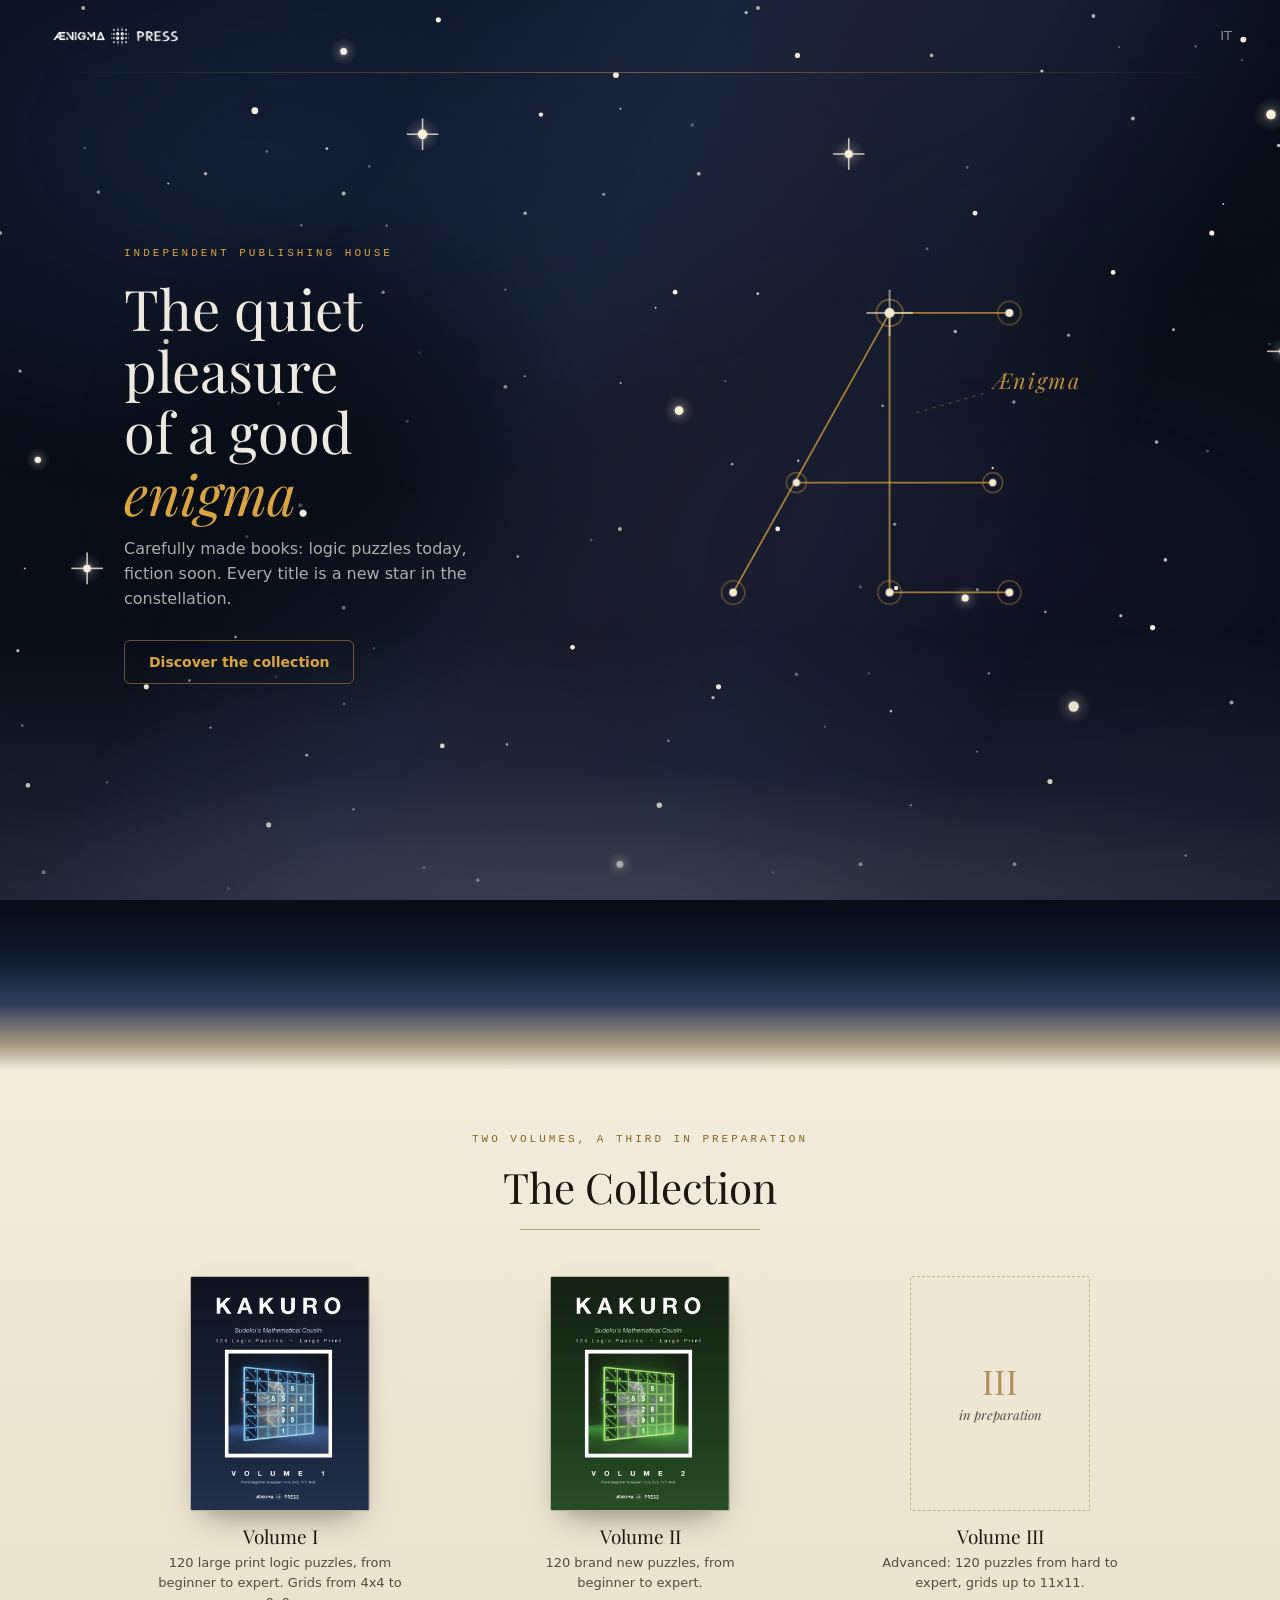
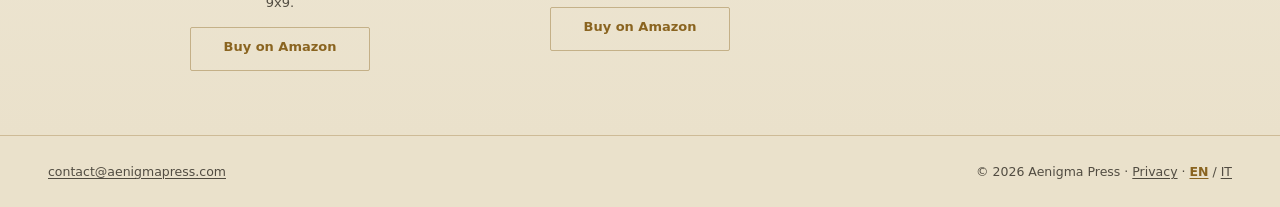
==== commit 0bfff58f: "feat: temporarily remove newsletter signup section The welcome chain is not ready yet (no gift PDF, " ====
--- a/index.html
+++ b/index.html
@@ -463,46 +463,11 @@
     <article class="book book--soon">
       <div class="slot3" aria-hidden="true"><b>III</b><i>in preparation</i></div>
       <h3>Volume III</h3>
-      <p class="desc">Advanced: 120 puzzles from hard to expert, grids up to 11x11. <a href="#subscribe">Reserve your copy below.</a></p>
+      <p class="desc">Advanced: 120 puzzles from hard to expert, grids up to 11x11.</p>
     </article>
   </div>
 </section>
 
-<section class="news" id="subscribe">
-  <svg class="chart" viewBox="0 0 340 280" role="img" aria-label="The AEnigma constellation printed as a star chart.">
-    <circle class="cdot" cx="60" cy="60" r="1"/><circle class="cdot" cx="290" cy="90" r="1"/>
-    <circle class="cdot" cx="45" cy="170" r="1"/><circle class="cdot" cx="300" cy="200" r="1"/>
-    <circle class="cdot" cx="130" cy="40" r="1"/><circle class="cdot" cx="230" cy="250" r="1"/>
-    <circle class="cdot" cx="70" cy="255" r="1"/><circle class="cdot" cx="310" cy="140" r="1"/>
-    <line class="cseg" x1="86" y1="216" x2="180" y2="48"/>
-    <line class="cseg" x1="180" y1="48" x2="180" y2="216"/>
-    <line class="cseg" x1="124" y1="150" x2="180" y2="150"/>
-    <line class="cseg" x1="180" y1="48" x2="252" y2="48"/>
-    <line class="cseg" x1="180" y1="150" x2="242" y2="150"/>
-    <line class="cseg" x1="180" y1="216" x2="252" y2="216"/>
-    <circle class="cvh" cx="86" cy="216" r="7"/><circle class="cvx" cx="86" cy="216" r="2.2"/>
-    <circle class="cvh" cx="180" cy="48" r="8"/><circle class="cvx" cx="180" cy="48" r="2.8"/>
-    <circle class="cvh" cx="124" cy="150" r="6"/><circle class="cvx" cx="124" cy="150" r="2"/>
-    <circle class="cvh" cx="252" cy="48" r="7"/><circle class="cvx" cx="252" cy="48" r="2.2"/>
-    <circle class="cvh" cx="242" cy="150" r="6"/><circle class="cvx" cx="242" cy="150" r="2"/>
-    <circle class="cvh" cx="252" cy="216" r="7"/><circle class="cvx" cx="252" cy="216" r="2.2"/>
-    <circle class="cvh" cx="180" cy="216" r="7"/><circle class="cvx" cx="180" cy="216" r="2.2"/>
-    <line class="ctagrule" x1="196" y1="108" x2="238" y2="96"/>
-    <text class="ctag" x="242" y="94">&#198;nigma</text>
-  </svg>
-  <div class="gift">
-    <p class="eyebrow">A gift to begin</p>
-    <h2>Ten unpublished Kakuro, free.</h2>
-    <p>Leave your email. We'll send a confirmation link, then the PDF and word of each new title.</p>
-    <form class="form" action="https://assets.mailerlite.com/jsonp/2497131/forms/192421754859160744/subscribe" method="post" target="_blank" rel="noopener">
-      <input class="field" type="email" name="fields[email]" required placeholder="your@email.com" aria-label="email" autocomplete="email">
-      <input type="hidden" name="ml-submit" value="1">
-      <input type="hidden" name="anticsrf" value="true">
-      <button class="btn" type="submit">Send me the PDF</button>
-    </form>
-    <p class="fine">No spam: one or two emails a month at most. Unsubscribe anytime with one click.</p>
-  </div>
-</section>
 </main>
 
 <footer class="site-foot">
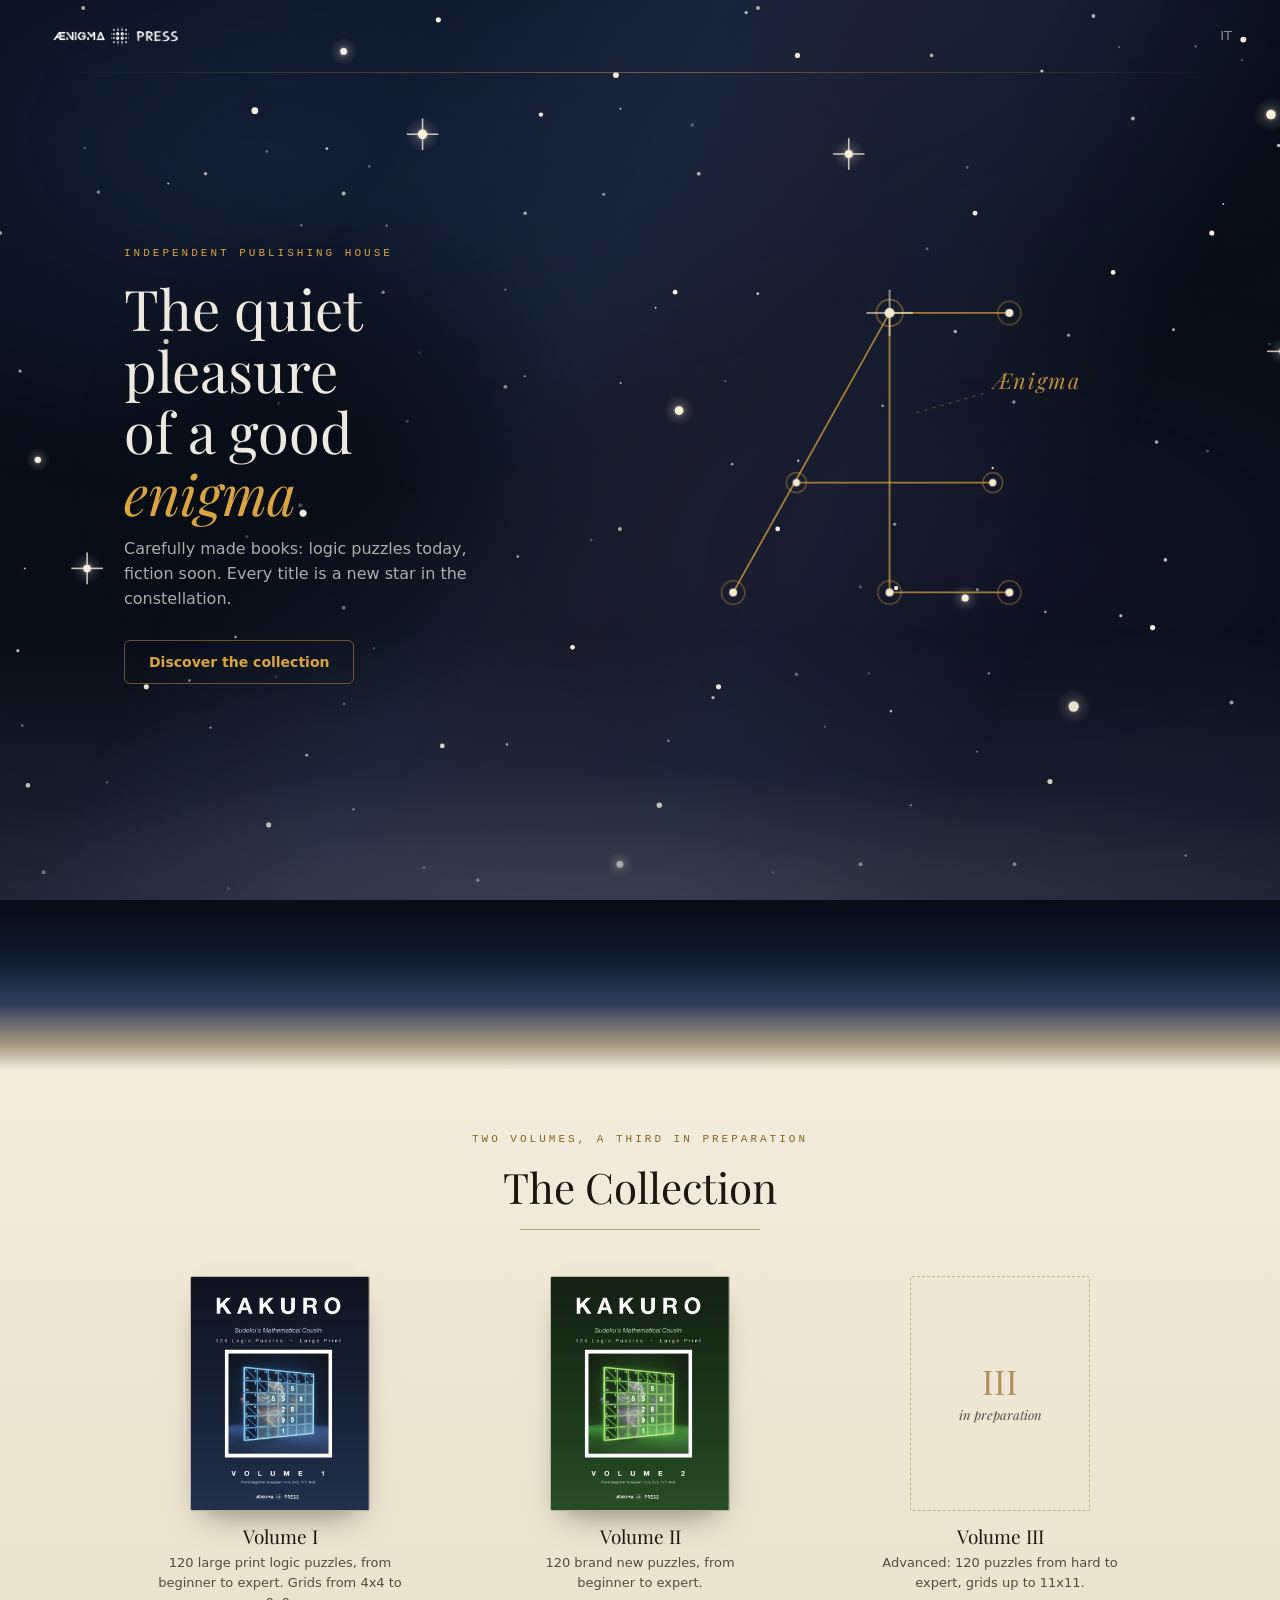
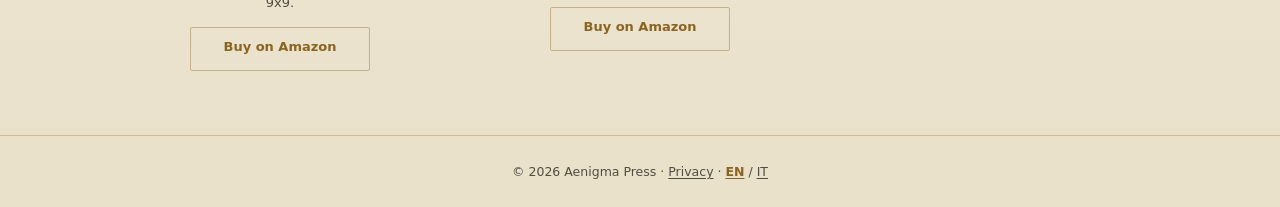
==== commit bcf5d18c: "feat: remove harvestable contact email from footer and privacy The contact@ mailbox does not exist y" ====
--- a/index.html
+++ b/index.html
@@ -471,7 +471,6 @@
 </main>
 
 <footer class="site-foot">
-  <a href="mailto:contact@aenigmapress.com">contact@aenigmapress.com</a>
   <span>&copy; 2026 Aenigma Press &middot; <a href="/privacy.html">Privacy</a> &middot; <span class="lang"><a href="/" aria-current="true">EN</a> / <a href="/it/">IT</a></span></span>
 </footer>
 
--- a/assets/style.css
+++ b/assets/style.css
@@ -271,7 +271,7 @@
 .site-foot a{color:var(--ink-soft);text-decoration:underline;text-underline-offset:2px}
 .site-foot a:hover{color:var(--ink)}
 .site-foot .lang a[aria-current="true"]{color:var(--bronze);font-weight:600}
-@media(min-width:880px){.site-foot{flex-direction:row;justify-content:space-between;padding:26px 48px}}
+@media(min-width:880px){.site-foot{flex-direction:row;justify-content:center;padding:26px 48px}}
 
 /* ---------- pagine semplici (privacy, 404): carta ---------- */
 .simple-page{max-width:620px;margin:0 auto;padding:64px 24px 96px}
